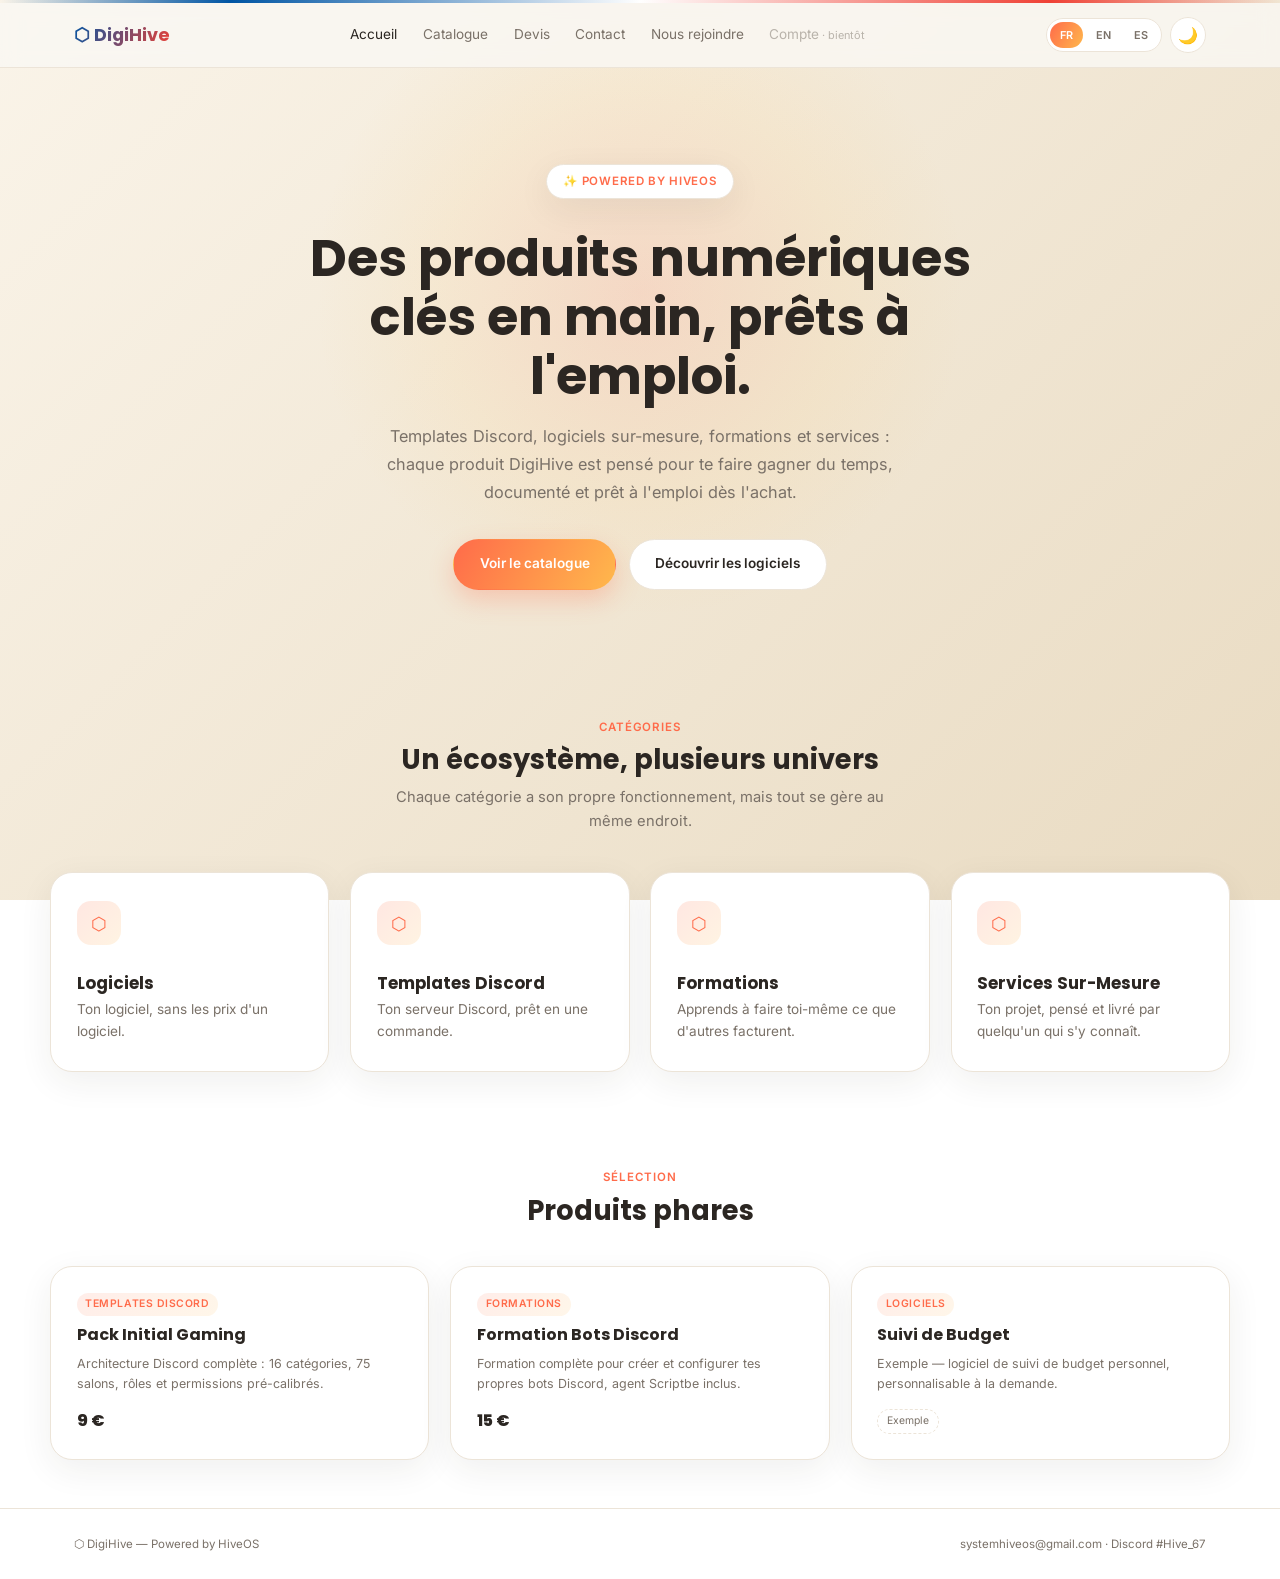
==== index.html @ aca81c00 "Revert honeycomb texture, use simple diagonal gradient background for depth Removes the canvas honey" ====
<!DOCTYPE html>
<html lang="fr">
<head>
<meta charset="UTF-8">
<meta name="viewport" content="width=device-width, initial-scale=1.0">
<title>DigiHive — Produits numériques clés en main</title>
<link href="https://fonts.googleapis.com/css2?family=Poppins:wght@600;700&family=Inter:wght@400;500;600&display=swap" rel="stylesheet">
<link rel="stylesheet" href="assets/styles.css">
<link rel="stylesheet" href="assets/home.css">
</head>
<body data-page="accueil" data-lang="fr" data-theme="light">

<div class="hive-stripe"></div>
<header class="site-header">
  <div class="header-inner">
    <a href="index.html" class="logo">⬡ DigiHive</a>
    <nav class="main-nav" id="main-nav">
      <a href="index.html" data-i18n="nav.accueil">Accueil</a>
      <a href="catalogue.html" data-i18n="nav.catalogue">Catalogue</a>
      <a href="mailto:systemhiveos@gmail.com?subject=Demande%20de%20devis" data-i18n="nav.devis">Devis</a>
      <a href="mailto:systemhiveos@gmail.com" data-i18n="nav.contact">Contact</a>
      <a href="#" target="_blank" rel="noopener" data-i18n="nav.rejoindre">Nous rejoindre</a>
      <a href="compte.html" class="nav-disabled" data-i18n="nav.compte" data-suffix=" · bientôt">Compte</a>
    </nav>
    <div class="header-controls">
      <div class="lang-switch" role="group" aria-label="Langue">
        <button type="button" data-lang="fr" class="active">FR</button>
        <button type="button" data-lang="en">EN</button>
        <button type="button" data-lang="es">ES</button>
      </div>
      <button type="button" class="theme-toggle" id="theme-toggle" aria-label="Changer de thème">🌙</button>
    </div>
    <button class="nav-toggle" id="nav-toggle" aria-label="Menu">☰</button>
  </div>
</header>

<main>
  <section class="hero wrap">
    <span class="eyebrow">✨ Powered by HiveOS</span>
    <h1 data-i18n="hero.title">Des produits numériques clés en main, prêts à l'emploi.</h1>
    <p data-i18n="hero.text">Templates Discord, logiciels sur-mesure, formations et services : chaque produit DigiHive est pensé pour te faire gagner du temps, documenté et prêt à l'emploi dès l'achat.</p>
    <div class="hero-actions">
      <a class="btn btn-primary" href="catalogue.html" data-i18n="hero.ctaPrimary">Voir le catalogue</a>
      <a class="btn btn-ghost" href="categorie.html?type=logiciel" data-i18n="hero.ctaGhost">Découvrir les logiciels</a>
    </div>
  </section>

  <section class="section wrap">
    <div class="section-head">
      <span class="eyebrow" data-i18n="catSection.eyebrow">Catégories</span>
      <h2 data-i18n="catSection.title">Un écosystème, plusieurs univers</h2>
      <p data-i18n="catSection.text">Chaque catégorie a son propre fonctionnement, mais tout se gère au même endroit.</p>
    </div>
    <div class="cat-grid" id="home-categories"></div>
  </section>

  <section class="section wrap">
    <div class="section-head">
      <span class="eyebrow" data-i18n="featSection.eyebrow">Sélection</span>
      <h2 data-i18n="featSection.title">Produits phares</h2>
    </div>
    <div class="prod-grid" id="home-featured"></div>
  </section>
</main>

<footer class="site-footer">
  <div class="footer-inner">
    <span>⬡ DigiHive — Powered by HiveOS</span>
    <span><a href="mailto:systemhiveos@gmail.com">systemhiveos@gmail.com</a> · Discord #Hive_67</span>
  </div>
</footer>

<script src="assets/data.js"></script>
<script src="assets/app.js"></script>
<script src="assets/home-i18n.js"></script>
</body>
</html>
---- assets/styles.css ----
/* ════════════════════════════════════════════════════════════════════════════════════
   DIGIHIVE.COM — OSSATURE
   Tokens de marque alignés sur SystemPro HiveOS (theme-hiveos) pour rester
   cohérent avec le Manuel Pro et les autres outils du même écosystème.
   Cette feuille couvre la structure (header, footer, grilles, cards).
   La passe design/copy détaillée arrive dans une étape séparée.
════════════════════════════════════════════════════════════════════════════════════ */

:root{
  --bg:#111;
  --bg2:#1c1c1c;
  --bg3:#262626;
  --bg4:#303030;
  --brd:#7d206f33;
  --tx:#f5f5f5;
  --tx2:#b8a7b5;
  --ac:#b01678;
  --bleu:#0055a4;
  --rouge:#ef4135;
  --grad:linear-gradient(90deg, transparent 0%, var(--bleu) 18%, #ffffff 50%, var(--rouge) 82%, transparent 100%);
  --radius:10px;
  --maxw:1180px;
}

*,*::before,*::after{ box-sizing:border-box; margin:0; padding:0; }

html{ scroll-behavior:smooth; }
@media (prefers-reduced-motion:reduce){
  html{ scroll-behavior:auto; }
  *,*::before,*::after{ animation-duration:.01ms !important; transition-duration:.01ms !important; }
}

body{
  font-family:'Space Mono',monospace;
  background:var(--bg);
  color:var(--tx);
  line-height:1.6;
  -webkit-font-smoothing:antialiased;
  min-height:100vh;
  display:flex;
  flex-direction:column;
}

h1,h2,h3,h4{ font-family:'Syne',sans-serif; font-weight:800; line-height:1.2; color:var(--tx); }
a{ color:inherit; text-decoration:none; }
img{ max-width:100%; display:block; }
button{ font-family:inherit; cursor:pointer; }

:focus-visible{ outline:2px solid var(--ac); outline-offset:2px; }

.wrap{ max-width:var(--maxw); margin:0 auto; padding:0 1.5rem; }

/* ══ STRIPE + HEADER ════════════════════════════════════ */
.hive-stripe{
  height:3px;
  background:var(--grad);
}

.site-header{
  position:sticky; top:0; z-index:200;
  background:rgba(17,17,17,.92);
  backdrop-filter:blur(8px);
  border-bottom:1px solid var(--brd);
}
.header-inner{
  max-width:var(--maxw); margin:0 auto; padding:0 1.5rem;
  height:64px; display:flex; align-items:center; justify-content:space-between;
}
.logo{
  font-family:'Syne',sans-serif; font-weight:800; font-size:1.1rem;
  background:var(--grad); -webkit-background-clip:text; -webkit-text-fill-color:transparent;
  background-clip:text; white-space:nowrap;
}
.main-nav{ display:flex; align-items:center; gap:1.6rem; }
.main-nav a{
  font-size:.78rem; color:var(--tx2); white-space:nowrap;
  transition:color .15s;
}
.main-nav a:hover, .main-nav a.active{ color:var(--tx); }
.main-nav a.nav-disabled{ color:var(--tx2); opacity:.45; cursor:default; pointer-events:none; }
.main-nav a.nav-disabled::after{ content:' · bientôt'; font-size:.68rem; }

.nav-toggle{
  display:none; background:none; border:1px solid var(--brd); color:var(--tx);
  border-radius:7px; width:38px; height:38px; font-size:1.1rem;
}

@media (max-width:820px){
  .nav-toggle{ display:block; }
  .main-nav{
    position:fixed; top:68px; left:0; right:0; z-index:199;
    flex-direction:column; align-items:flex-start; gap:0;
    background:var(--bg2); border-bottom:1px solid var(--brd);
    max-height:0; overflow:hidden; transition:max-height .25s ease;
  }
  .main-nav.open{ max-height:400px; }
  .main-nav a{ width:100%; padding:.9rem 1.5rem; border-bottom:1px solid var(--brd); }
}

/* ══ FOOTER ═════════════════════════════════════════════════════ */
.site-footer{
  margin-top:auto;
  border-top:1px solid var(--brd);
  padding:1.6rem 0;
}
.footer-inner{
  max-width:var(--maxw); margin:0 auto; padding:0 1.5rem;
  display:flex; flex-wrap:wrap; gap:.6rem 1.5rem; align-items:center; justify-content:space-between;
  font-size:.72rem; color:var(--tx2);
}
.footer-inner a{ color:var(--tx2); transition:color .15s; }
.footer-inner a:hover{ color:var(--ac); }

/* ══ SECTIONS GÉNÉRIQUES ════════════════════════════════════ */
.section{ padding:3.5rem 0; }
.section-head{ margin-bottom:1.8rem; }
.eyebrow{
  font-size:.68rem; letter-spacing:.1em; text-transform:uppercase;
  color:var(--ac); margin-bottom:.5rem; display:block;
}
.section-head h2{ font-size:1.5rem; }
.section-head p{ color:var(--tx2); font-size:.85rem; margin-top:.4rem; max-width:640px; }

/* ══ HERO ═════════════════════════════════════════════════════ */
.hero{ padding:4.5rem 0 3rem; }
.hero h1{ font-size:clamp(1.7rem,5vw,2.6rem); margin-bottom:.9rem; max-width:760px; }
.hero p{ color:var(--tx2); font-size:.95rem; max-width:560px; margin-bottom:1.6rem; }

/* ══ BOUTONS ═════════════════════════════════════════════════════ */
.btn{
  display:inline-flex; align-items:center; gap:.5rem;
  font-family:'Space Mono',monospace; font-size:.78rem; font-weight:700;
  padding:.7rem 1.3rem; border-radius:7px; transition:all .15s; border:1px solid transparent;
}
.btn-primary{ background:var(--ac); color:#fff; }
.btn-primary:hover{ filter:brightness(1.12); }
.btn-ghost{ border-color:var(--brd); color:var(--tx); background:transparent; }
.btn-ghost:hover{ border-color:var(--ac); color:var(--ac); }
.btn-disabled{ border-color:var(--brd); color:var(--tx2); opacity:.55; pointer-events:none; }
.hero-actions{ display:flex; gap:.8rem; flex-wrap:wrap; }

/* ══ CARDS — CATÉGORIES (accueil) ═════════════════════════════ */
.cat-grid{ display:grid; grid-template-columns:repeat(auto-fit,minmax(230px,1fr)); gap:1rem; }
.cat-card{
  background:var(--bg2); border:1px solid var(--brd); border-radius:var(--radius);
  padding:1.4rem; transition:border-color .15s,transform .15s;
}
.cat-card:hover{ border-color:var(--ac); transform:translateY(-2px); }
.cat-card .hex{ font-size:1.3rem; color:var(--ac); margin-bottom:.7rem; display:block; }
.cat-card h3{ font-size:1rem; margin-bottom:.4rem; }
.cat-card p{ font-size:.78rem; color:var(--tx2); }

/* ══ CARDS — PRODUITS ════════════════════════════════════════════ */
.prod-grid{ display:grid; grid-template-columns:repeat(auto-fit,minmax(240px,1fr)); gap:1rem; }
.prod-card{
  background:var(--bg2); border:1px solid var(--brd); border-radius:var(--radius);
  padding:1.3rem; display:flex; flex-direction:column; gap:.6rem;
  transition:border-color .15s,transform .15s;
}
.prod-card:hover{ border-color:var(--ac); transform:translateY(-2px); }
.prod-tag{
  align-self:flex-start; font-size:.65rem; letter-spacing:.05em; text-transform:uppercase;
  color:var(--ac); background:rgba(176,22,120,.12); border:1px solid var(--brd);
  padding:.2rem .55rem; border-radius:20px;
}
.prod-card h3{ font-size:.95rem; }
.prod-card p{ font-size:.78rem; color:var(--tx2); flex:1; }
.prod-foot{ display:flex; align-items:center; justify-content:space-between; margin-top:.3rem; }
.prod-price{ font-family:'Syne',sans-serif; font-weight:800; font-size:1rem; color:var(--tx); }
.prod-price small{ font-size:.68rem; color:var(--tx2); font-weight:400; }
.badge-exemple{
  font-size:.65rem; color:var(--tx2); border:1px dashed var(--brd); border-radius:20px;
  padding:.2rem .55rem;
}

/* ══ FILTRES CATALOGUE ═════════════════════════════════════════ */
.filters{ display:flex; flex-wrap:wrap; gap:.5rem; margin-bottom:1.8rem; }
.filter-btn{
  font-family:'Space Mono',monospace; font-size:.75rem; padding:.5rem 1rem;
  border-radius:20px; border:1px solid var(--brd); background:transparent; color:var(--tx2);
  transition:all .15s;
}
.filter-btn:hover{ color:var(--tx); }
.filter-btn.active{ background:var(--ac); border-color:var(--ac); color:#fff; }

/* ══ PAGE CATÉGORIE ═══════════════════════════════════ */
.cat-hero{
  background:var(--bg2); border:1px solid var(--brd); border-radius:var(--radius);
  padding:2.2rem; margin-bottom:2.5rem;
}
.cat-hero .eyebrow{ margin-bottom:.7rem; }
.cat-hero h1{ font-size:clamp(1.5rem,4vw,2.1rem); margin-bottom:.9rem; }
.cat-hero-block{ margin-top:1.3rem; }
.cat-hero-block h4{ font-size:.78rem; text-transform:uppercase; letter-spacing:.06em; color:var(--tx2); margin-bottom:.4rem; }
.cat-hero-block p{ font-size:.85rem; color:var(--tx2); max-width:680px; }
.cat-hero-list{ list-style:none; margin-top:.5rem; }
.cat-hero-list li{ font-size:.85rem; color:var(--tx2); padding:.25rem 0; padding-left:1.1rem; position:relative; }
.cat-hero-list li::before{ content:'⬡'; position:absolute; left:0; color:var(--ac); font-size:.7rem; top:.35rem; }
.draft-flag{
  display:inline-block; margin-top:1.2rem; font-size:.68rem; color:var(--tx2);
  border-top:1px dashed var(--brd); padding-top:.8rem;
}

/* ══ PAGE PRODUIT ═════════════════════════════════════════════ */
.product-detail{
  background:var(--bg2); border:1px solid var(--brd); border-radius:var(--radius);
  padding:2.2rem; max-width:680px;
}
.product-detail h1{ font-size:1.5rem; margin:.6rem 0 1rem; }
.product-detail .desc{ color:var(--tx2); font-size:.88rem; margin-bottom:1.5rem; }
.product-detail .price-row{ display:flex; align-items:center; gap:1rem; margin-bottom:1.5rem; }
.product-detail .price-big{ font-family:'Syne',sans-serif; font-weight:800; font-size:1.8rem; }
.product-note{ font-size:.78rem; color:var(--tx2); margin-top:1rem; }
.back-link{ display:inline-block; margin-bottom:1.4rem; font-size:.78rem; color:var(--tx2); }
.back-link:hover{ color:var(--ac); }

/* ══ PAGE COMPTE (placeholder) ════════════════════════════════ */
.placeholder-page{
  text-align:center; padding:5rem 1.5rem; max-width:480px; margin:0 auto;
}
.placeholder-page .hex{ font-size:2rem; color:var(--ac); margin-bottom:1rem; display:block; }
.placeholder-page h1{ font-size:1.4rem; margin-bottom:.8rem; }
.placeholder-page p{ color:var(--tx2); font-size:.85rem; margin-bottom:1.8rem; }

/* ══ ÉTAT VIDE ══════════════════════════════════════════════════ */
.empty-state{ color:var(--tx2); font-size:.85rem; padding:2rem 0; }
---- assets/home.css ----
/* ════════════════════════════════════════════════════════════════════════════════
   DIGIHIVE.COM — ACCUEIL — NOUVELLE CHARTE (en essai, page d'accueil uniquement)
   Palette claire et chaleureuse, typographie ronde, cards "fenêtres" douces,
   mode sombre, et barre/logo aux couleurs du drapeau selon la langue active.
   N'affecte que index.html — les autres pages gardent l'ancien design
   en attendant la validation de cette direction.
════════════════════════════════════════════════════════════════════════════════════ */

:root{
  --h-bg:#F2E9DC;
  --h-bg-start:#FAF4E9;
  --h-bg-end:#E9DBC2;
  --h-surface:#FFFFFF;
  --h-tx:#2B2622;
  --h-tx2:#7A7168;
  --h-brd:#ECE4D8;
  --h-accent:#FF6B4A;
  --h-accent2:#FFB84C;
  --h-grad:linear-gradient(120deg,#FF6B4A,#FFB84C);
  --h-radius:22px;
  --h-shadow:0 10px 34px rgba(43,38,34,.07);
  --h-shadow-hover:0 16px 44px rgba(43,38,34,.11);
  --h-maxw:1180px;

  /* Drapeaux — barre du header (dégradé fondu, 3 tons) */
  --flag-fr-stripe: linear-gradient(90deg, transparent 0%, #0055A4 18%, #ffffff 50%, #EF4135 82%, transparent 100%);
  --flag-en-stripe: linear-gradient(90deg, transparent 0%, #012169 18%, #ffffff 50%, #C8102E 82%, transparent 100%);
  --flag-es-stripe: linear-gradient(90deg, transparent 0%, #AA151B 18%, #F1BF00 50%, #AA151B 82%, transparent 100%);

  /* Drapeaux — logo (2 tons, sans blanc pour rester lisible sur fond clair) */
  --flag-fr-logo: linear-gradient(120deg,#0055A4,#EF4135);
  --flag-en-logo: linear-gradient(120deg,#012169,#C8102E);
  --flag-es-logo: linear-gradient(120deg,#AA151B,#F1BF00);
}

/* ══ MODE SOMBRE — variables ══════════════════════════════════════ */
body[data-page="accueil"][data-theme="dark"]{
  --h-bg:#33241A;
  --h-bg-start:#3D2B1D;
  --h-bg-end:#211712;
  --h-surface:#3F2C1E;
  --h-tx:#F5EFE8;
  --h-tx2:#C9B29B;
  --h-brd:#4A3826;
  --h-shadow:0 10px 34px rgba(0,0,0,.35);
  --h-shadow-hover:0 16px 44px rgba(0,0,0,.45);
}

body[data-page="accueil"]{
  background:linear-gradient(135deg, var(--h-bg-start) 0%, var(--h-bg-end) 100%);
  background-attachment:fixed;
  color:var(--h-tx);
  font-family:'Inter',sans-serif;
  transition:background .25s ease, color .25s ease;
  position:relative;
}

body[data-page="accueil"] h1,
body[data-page="accueil"] h2,
body[data-page="accueil"] h3{
  font-family:'Poppins',sans-serif;
  font-weight:700;
  color:var(--h-tx);
}

body[data-page="accueil"] .wrap{ max-width:var(--h-maxw); }

/* ══ BARRE DRAPEAU + HEADER ════════════════════════════════════════ */
body[data-page="accueil"] .hive-stripe{
  height:3px;
  background:var(--flag-fr-stripe);
  transition:background .3s ease;
}
body[data-page="accueil"][data-lang="en"] .hive-stripe{ background:var(--flag-en-stripe); }
body[data-page="accueil"][data-lang="es"] .hive-stripe{ background:var(--flag-es-stripe); }

body[data-page="accueil"] .site-header{
  background:rgba(250,247,242,.85);
  backdrop-filter:blur(10px);
  border-bottom:1px solid var(--h-brd);
  transition:background .25s ease, border-color .25s ease;
}
body[data-page="accueil"][data-theme="dark"] .site-header{
  background:rgba(28,24,21,.85);
}

body[data-page="accueil"] .logo{
  font-family:'Poppins',sans-serif;
  font-weight:700;
  background:var(--flag-fr-logo);
  -webkit-background-clip:text; -webkit-text-fill-color:transparent; background-clip:text;
  transition:background .3s ease;
}
body[data-page="accueil"][data-lang="en"] .logo{ background:var(--flag-en-logo); -webkit-background-clip:text; -webkit-text-fill-color:transparent; background-clip:text; }
body[data-page="accueil"][data-lang="es"] .logo{ background:var(--flag-es-logo); -webkit-background-clip:text; -webkit-text-fill-color:transparent; background-clip:text; }

body[data-page="accueil"] .main-nav a{
  color:var(--h-tx2);
  font-family:'Inter',sans-serif;
  font-size:.85rem;
}
body[data-page="accueil"] .main-nav a:hover,
body[data-page="accueil"] .main-nav a.active{ color:var(--h-tx); }
body[data-page="accueil"] .main-nav a.nav-disabled{ color:var(--h-tx2); opacity:.5; }
body[data-page="accueil"] .main-nav a.nav-disabled::after{ content:attr(data-suffix); font-size:.68rem; }
body[data-page="accueil"] .nav-toggle{
  border-color:var(--h-brd); color:var(--h-tx); background:var(--h-surface);
}
@media (max-width:820px){
  body[data-page="accueil"] .main-nav{
    background:var(--h-surface); border-bottom:1px solid var(--h-brd);
  }
  body[data-page="accueil"] .main-nav a{ border-bottom:1px solid var(--h-brd); }
}

/* ══ CONTRÔLES HEADER — langue + thème ════════════════════════════════ */
body[data-page="accueil"] .header-controls{
  display:flex; align-items:center; gap:.5rem;
}
body[data-page="accueil"] .lang-switch{
  display:flex; align-items:center; gap:.2rem;
  background:var(--h-surface); border:1px solid var(--h-brd);
  border-radius:999px; padding:.2rem;
}
body[data-page="accueil"] .lang-switch button{
  font-family:'Inter',sans-serif; font-weight:600; font-size:.68rem;
  letter-spacing:.03em; color:var(--h-tx2);
  background:transparent; border:none; border-radius:999px;
  padding:.35rem .6rem; transition:all .15s ease;
}
body[data-page="accueil"] .lang-switch button:hover{ color:var(--h-tx); }
body[data-page="accueil"] .lang-switch button.active{
  background:var(--h-grad); color:#fff;
}
body[data-page="accueil"] .theme-toggle{
  display:flex; align-items:center; justify-content:center;
  width:36px; height:36px; border-radius:999px;
  background:var(--h-surface); border:1px solid var(--h-brd);
  font-size:1rem;
}
body[data-page="accueil"] .theme-toggle:hover{ border-color:var(--h-accent); }

/* ══ HERO ══════════════════════════════════════════════════ */
body[data-page="accueil"] .hero{
  padding:6rem 0 5rem;
  text-align:center;
  position:relative;
}
body[data-page="accueil"] .hero::before{
  content:'';
  position:absolute;
  top:-6rem; left:50%; transform:translateX(-50%);
  width:640px; height:640px;
  background:radial-gradient(circle,rgba(255,107,74,.14) 0%,rgba(255,184,76,.08) 45%,transparent 72%);
  z-index:-1;
  pointer-events:none;
}
body[data-page="accueil"][data-theme="dark"] .hero::before{
  background:radial-gradient(circle,rgba(255,107,74,.22) 0%,rgba(255,184,76,.12) 45%,transparent 72%);
}
body[data-page="accueil"] .hero .eyebrow{
  display:inline-flex; align-items:center; gap:.4rem;
  background:var(--h-surface); border:1px solid var(--h-brd);
  color:var(--h-accent); font-weight:600;
  padding:.45rem 1rem; border-radius:999px;
  font-size:.72rem; letter-spacing:.06em;
  box-shadow:var(--h-shadow);
}
body[data-page="accueil"] .hero h1{
  font-size:clamp(2rem,5.5vw,3.2rem);
  max-width:760px; margin:1.4rem auto 1.1rem;
  line-height:1.15;
}
body[data-page="accueil"] .hero p{
  color:var(--h-tx2); font-size:1.02rem; max-width:560px;
  margin:0 auto 2rem; line-height:1.7;
}
body[data-page="accueil"] .hero-actions{ justify-content:center; }

body[data-page="accueil"] .btn{
  font-family:'Inter',sans-serif; font-weight:600; font-size:.85rem;
  padding:.85rem 1.6rem; border-radius:999px; border:1px solid transparent;
}
body[data-page="accueil"] .btn-primary{
  background:var(--h-grad); color:#fff; box-shadow:0 10px 24px rgba(255,107,74,.28);
}
body[data-page="accueil"] .btn-primary:hover{ filter:brightness(1.04); transform:translateY(-1px); }
body[data-page="accueil"] .btn-ghost{
  border-color:var(--h-brd); color:var(--h-tx); background:var(--h-surface);
}
body[data-page="accueil"] .btn-ghost:hover{ border-color:var(--h-accent); color:var(--h-accent); }

/* ══ SECTIONS ══════════════════════════════════════════════════ */
body[data-page="accueil"] .section{ padding:3rem 0; }
body[data-page="accueil"] .section-head{ text-align:center; margin-bottom:2.4rem; }
body[data-page="accueil"] .section-head .eyebrow{
  color:var(--h-accent); font-weight:600; font-size:.72rem; letter-spacing:.08em;
}
body[data-page="accueil"] .section-head h2{ font-size:1.7rem; margin-top:.3rem; }
body[data-page="accueil"] .section-head p{
  color:var(--h-tx2); font-size:.92rem; margin:.6rem auto 0; max-width:520px;
}

/* ══ FENÊTRES — CARDS CATÉGORIES ══════════════════════════════════ */
body[data-page="accueil"] .cat-grid{ gap:1.3rem; }
body[data-page="accueil"] .cat-card{
  background:var(--h-surface);
  border:1px solid var(--h-brd);
  border-radius:var(--h-radius);
  padding:1.8rem 1.6rem;
  box-shadow:var(--h-shadow);
  transition:transform .2s ease, box-shadow .2s ease, background .25s ease, border-color .25s ease;
}
body[data-page="accueil"] .cat-card:hover{
  border-color:var(--h-brd);
  transform:translateY(-4px);
  box-shadow:var(--h-shadow-hover);
}
body[data-page="accueil"] .cat-card .hex{
  display:inline-flex; align-items:center; justify-content:center;
  width:44px; height:44px; border-radius:14px;
  background:linear-gradient(135deg,rgba(255,107,74,.16),rgba(255,184,76,.16));
  color:var(--h-accent);
  font-size:1.15rem;
}
body[data-page="accueil"] .cat-card h3{ font-size:1.05rem; margin-top:1rem; }
body[data-page="accueil"] .cat-card p{ color:var(--h-tx2); font-size:.85rem; margin-top:.4rem; }

/* ══ FENÊTRES — CARDS PRODUITS ══════════════════════════════════════ */
body[data-page="accueil"] .prod-grid{ gap:1.3rem; }
body[data-page="accueil"] .prod-card{
  background:var(--h-surface);
  border:1px solid var(--h-brd);
  border-radius:var(--h-radius);
  padding:1.6rem;
  box-shadow:var(--h-shadow);
  transition:transform .2s ease, box-shadow .2s ease, background .25s ease, border-color .25s ease;
}
body[data-page="accueil"] .prod-card:hover{
  transform:translateY(-4px);
  box-shadow:var(--h-shadow-hover);
}
body[data-page="accueil"] .prod-tag{
  color:var(--h-accent);
  background:linear-gradient(135deg,rgba(255,107,74,.12),rgba(255,184,76,.12));
  border:none;
  font-weight:600;
}
body[data-page="accueil"] .prod-card h3{ font-size:1rem; }
body[data-page="accueil"] .prod-card p{ color:var(--h-tx2); }
body[data-page="accueil"] .prod-price{
  font-family:'Poppins',sans-serif; color:var(--h-tx);
}
body[data-page="accueil"] .badge-exemple{
  color:var(--h-tx2); border:1px dashed var(--h-brd);
}
body[data-page="accueil"] .empty-state{ color:var(--h-tx2); }

/* ══ FOOTER ══════════════════════════════════════════════ */
body[data-page="accueil"] .site-footer{
  border-top:1px solid var(--h-brd);
  background:var(--h-surface);
  transition:background .25s ease, border-color .25s ease;
}
body[data-page="accueil"] .footer-inner{ color:var(--h-tx2); }
body[data-page="accueil"] .footer-inner a{ color:var(--h-tx2); }
body[data-page="accueil"] .footer-inner a:hover{ color:var(--h-accent); }
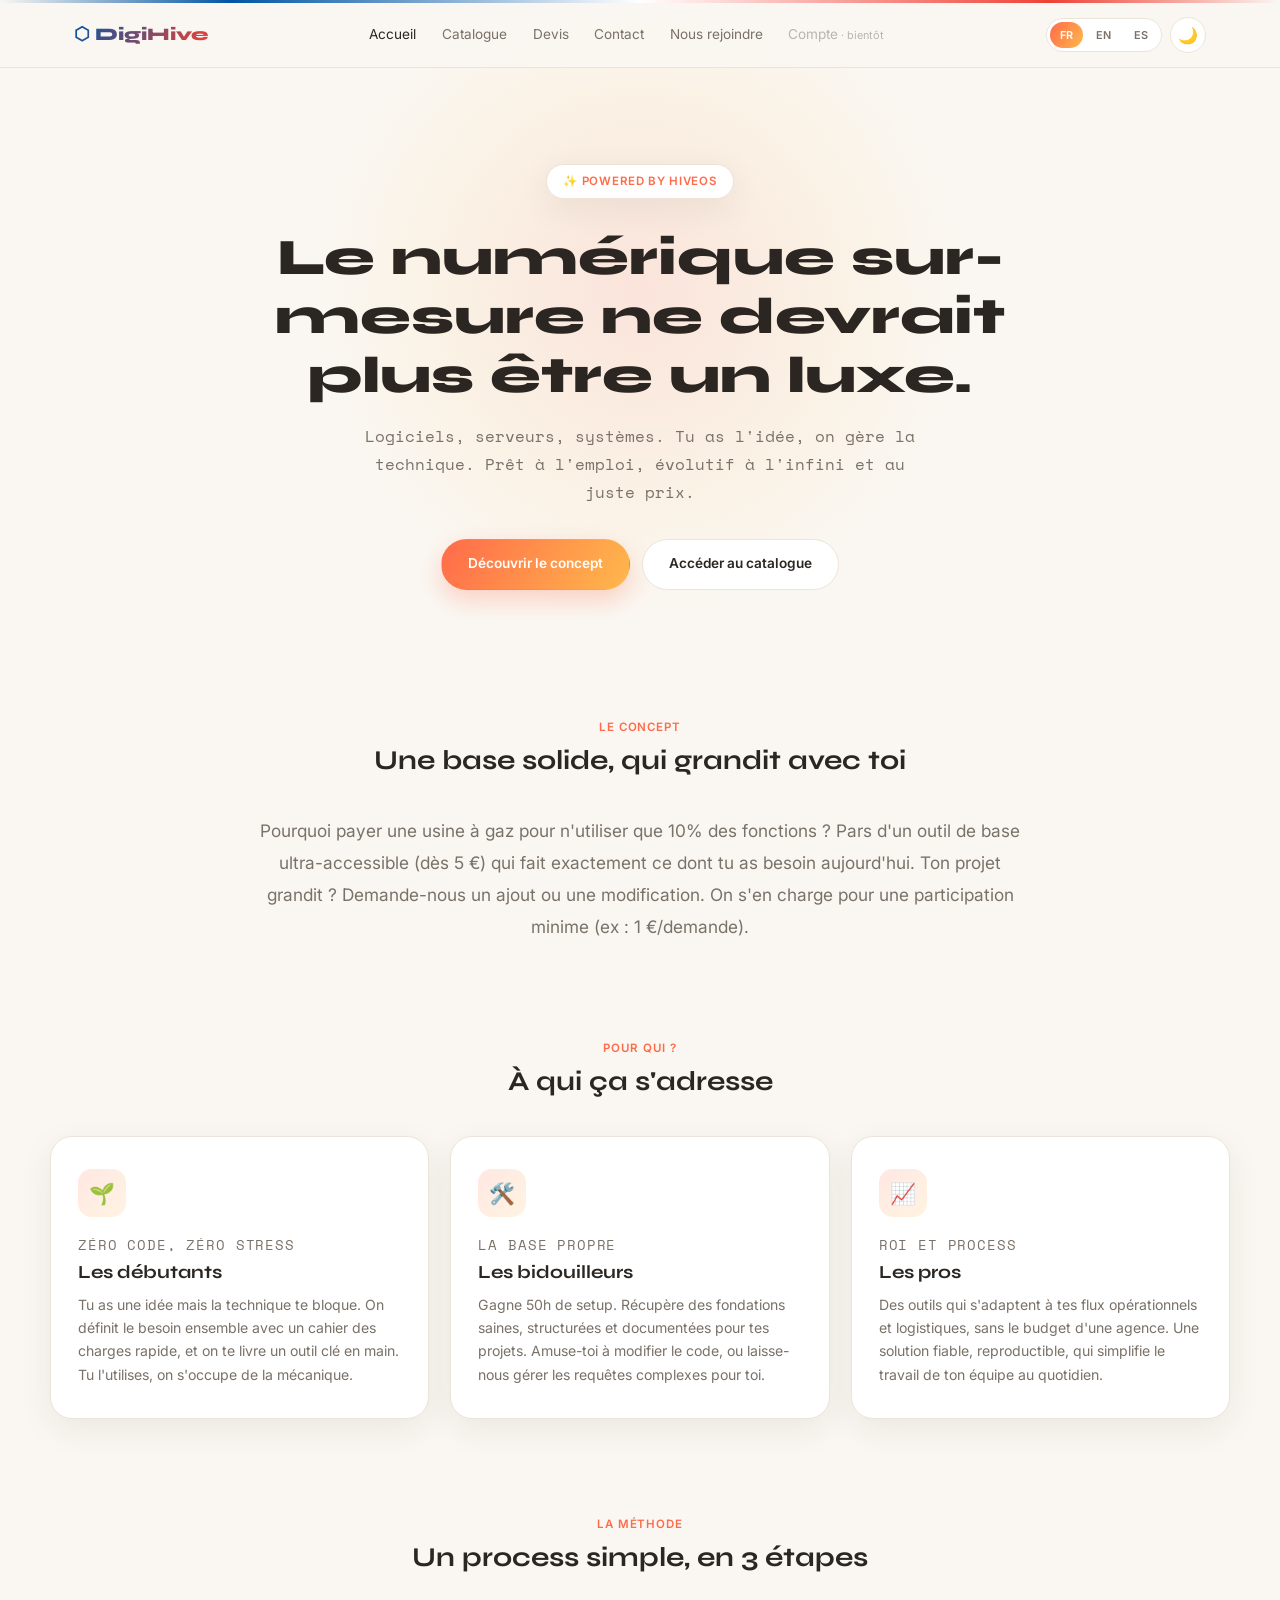
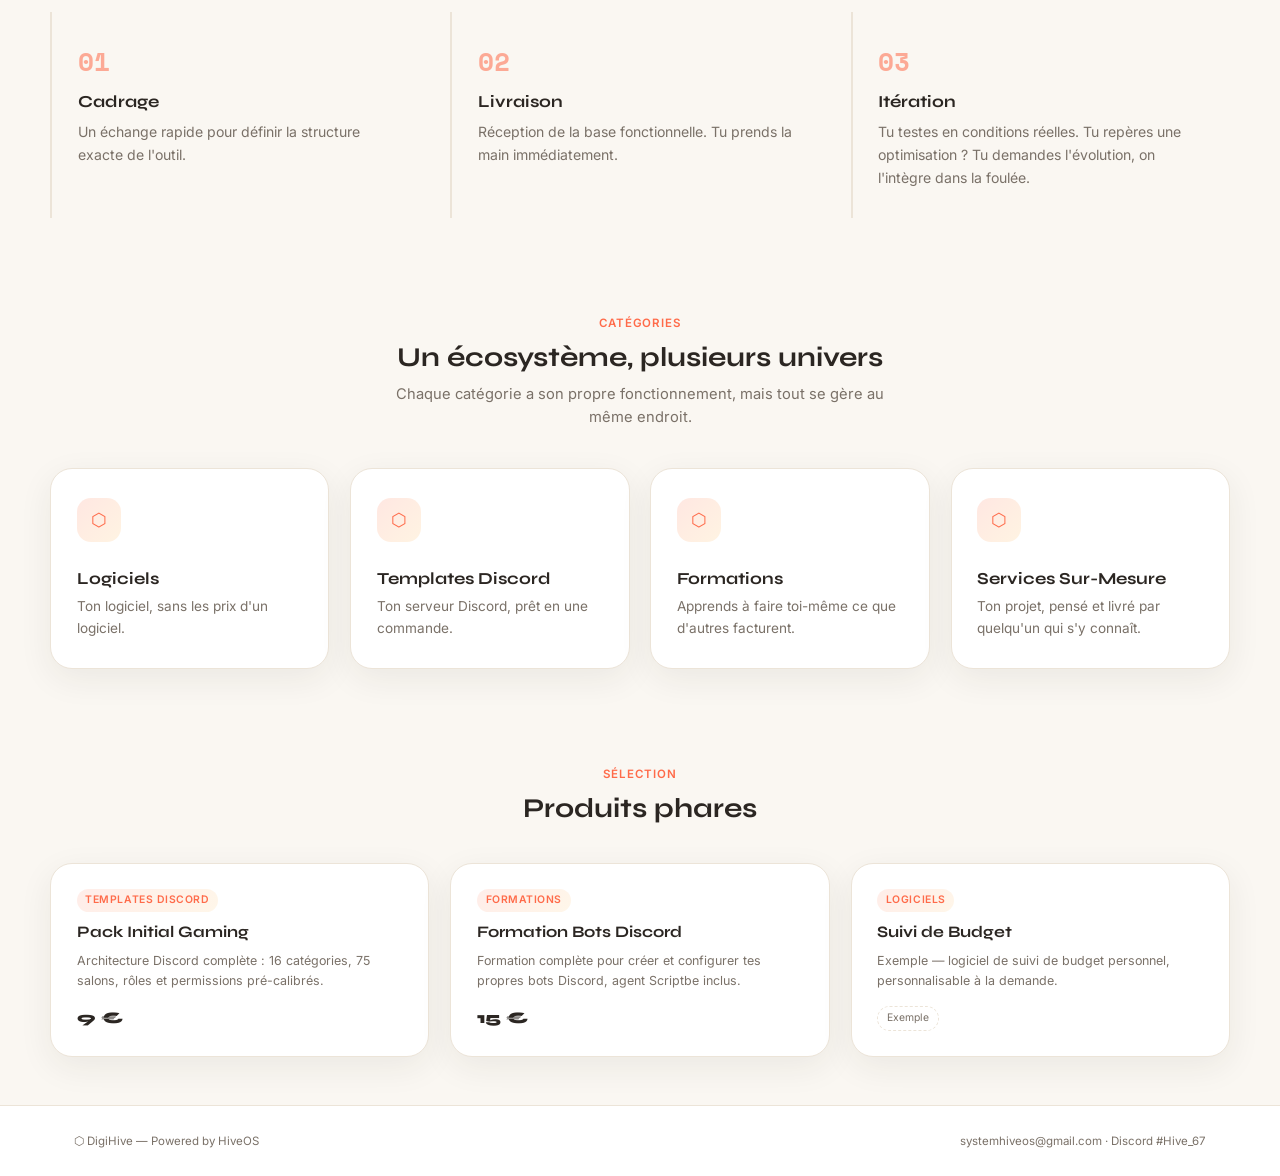
==== commit cb35c3e4: "Rebuild homepage as a real landing page (concept, audience, method sections) - New hero copy: 'Le nu" ====
--- a/index.html
+++ b/index.html
@@ -4,7 +4,7 @@
 <meta charset="UTF-8">
 <meta name="viewport" content="width=device-width, initial-scale=1.0">
 <title>DigiHive — Produits numériques clés en main</title>
-<link href="https://fonts.googleapis.com/css2?family=Poppins:wght@600;700&family=Inter:wght@400;500;600&display=swap" rel="stylesheet">
+<link href="https://fonts.googleapis.com/css2?family=Syne:wght@600;700;800&family=Space+Mono:wght@400;700&family=Inter:wght@400;500;600&display=swap" rel="stylesheet">
 <link rel="stylesheet" href="assets/styles.css">
 <link rel="stylesheet" href="assets/home.css">
 </head>
@@ -37,11 +37,70 @@
 <main>
   <section class="hero wrap">
     <span class="eyebrow">✨ Powered by HiveOS</span>
-    <h1 data-i18n="hero.title">Des produits numériques clés en main, prêts à l'emploi.</h1>
-    <p data-i18n="hero.text">Templates Discord, logiciels sur-mesure, formations et services : chaque produit DigiHive est pensé pour te faire gagner du temps, documenté et prêt à l'emploi dès l'achat.</p>
+    <h1 data-i18n="hero.title">Le numérique sur-mesure ne devrait plus être un luxe.</h1>
+    <p class="hero-sub" data-i18n="hero.text">Logiciels, serveurs, systèmes. Tu as l'idée, on gère la technique. Prêt à l'emploi, évolutif à l'infini et au juste prix.</p>
     <div class="hero-actions">
-      <a class="btn btn-primary" href="catalogue.html" data-i18n="hero.ctaPrimary">Voir le catalogue</a>
-      <a class="btn btn-ghost" href="categorie.html?type=logiciel" data-i18n="hero.ctaGhost">Découvrir les logiciels</a>
+      <a class="btn btn-primary" href="#concept" data-i18n="hero.ctaPrimary">Découvrir le concept</a>
+      <a class="btn btn-ghost" href="catalogue.html" data-i18n="hero.ctaGhost">Accéder au catalogue</a>
+    </div>
+  </section>
+
+  <section class="section concept-section wrap" id="concept">
+    <div class="section-head">
+      <span class="eyebrow" data-i18n="concept.eyebrow">Le concept</span>
+      <h2 data-i18n="concept.title">Une base solide, qui grandit avec toi</h2>
+    </div>
+    <p class="concept-text" data-i18n="concept.text">Pourquoi payer une usine à gaz pour n'utiliser que 10% des fonctions&nbsp;? Pars d'un outil de base ultra-accessible (dès 5&nbsp;€) qui fait exactement ce dont tu as besoin aujourd'hui. Ton projet grandit&nbsp;? Demande-nous un ajout ou une modification. On s'en charge pour une participation minime (ex&nbsp;: 1&nbsp;€/demande).</p>
+  </section>
+
+  <section class="section wrap" id="pour-qui">
+    <div class="section-head">
+      <span class="eyebrow" data-i18n="audience.eyebrow">Pour qui ?</span>
+      <h2 data-i18n="audience.title">À qui ça s'adresse</h2>
+    </div>
+    <div class="audience-grid">
+      <div class="audience-card">
+        <div class="hex">🌱</div>
+        <p class="audience-sub" data-i18n="audience.beginners.sub">Zéro code, zéro stress</p>
+        <h3 data-i18n="audience.beginners.title">Les débutants</h3>
+        <p data-i18n="audience.beginners.text">Tu as une idée mais la technique te bloque. On définit le besoin ensemble avec un cahier des charges rapide, et on te livre un outil clé en main. Tu l'utilises, on s'occupe de la mécanique.</p>
+      </div>
+      <div class="audience-card">
+        <div class="hex">🛠️</div>
+        <p class="audience-sub" data-i18n="audience.tinkerers.sub">La base propre</p>
+        <h3 data-i18n="audience.tinkerers.title">Les bidouilleurs</h3>
+        <p data-i18n="audience.tinkerers.text">Gagne 50h de setup. Récupère des fondations saines, structurées et documentées pour tes projets. Amuse-toi à modifier le code, ou laisse-nous gérer les requêtes complexes pour toi.</p>
+      </div>
+      <div class="audience-card">
+        <div class="hex">📈</div>
+        <p class="audience-sub" data-i18n="audience.pros.sub">ROI et process</p>
+        <h3 data-i18n="audience.pros.title">Les pros</h3>
+        <p data-i18n="audience.pros.text">Des outils qui s'adaptent à tes flux opérationnels et logistiques, sans le budget d'une agence. Une solution fiable, reproductible, qui simplifie le travail de ton équipe au quotidien.</p>
+      </div>
+    </div>
+  </section>
+
+  <section class="section method-section wrap" id="methode">
+    <div class="section-head">
+      <span class="eyebrow" data-i18n="method.eyebrow">La méthode</span>
+      <h2 data-i18n="method.title">Un process simple, en 3 étapes</h2>
+    </div>
+    <div class="method-grid">
+      <div class="method-step">
+        <span class="method-num">01</span>
+        <h3 data-i18n="method.step1.title">Cadrage</h3>
+        <p data-i18n="method.step1.text">Un échange rapide pour définir la structure exacte de l'outil.</p>
+      </div>
+      <div class="method-step">
+        <span class="method-num">02</span>
+        <h3 data-i18n="method.step2.title">Livraison</h3>
+        <p data-i18n="method.step2.text">Réception de la base fonctionnelle. Tu prends la main immédiatement.</p>
+      </div>
+      <div class="method-step">
+        <span class="method-num">03</span>
+        <h3 data-i18n="method.step3.title">Itération</h3>
+        <p data-i18n="method.step3.text">Tu testes en conditions réelles. Tu repères une optimisation&nbsp;? Tu demandes l'évolution, on l'intègre dans la foulée.</p>
+      </div>
     </div>
   </section>
 
--- a/assets/home.css
+++ b/assets/home.css
@@ -7,9 +7,7 @@
 ════════════════════════════════════════════════════════════════════════════════════ */
 
 :root{
-  --h-bg:#F2E9DC;
-  --h-bg-start:#FAF4E9;
-  --h-bg-end:#E9DBC2;
+  --h-bg:#FAF7F2;
   --h-surface:#FFFFFF;
   --h-tx:#2B2622;
   --h-tx2:#7A7168;
@@ -35,35 +33,36 @@
 
 /* ══ MODE SOMBRE — variables ══════════════════════════════════════ */
 body[data-page="accueil"][data-theme="dark"]{
-  --h-bg:#33241A;
-  --h-bg-start:#3D2B1D;
-  --h-bg-end:#211712;
-  --h-surface:#3F2C1E;
+  --h-bg:#1C1815;
+  --h-surface:#26201C;
   --h-tx:#F5EFE8;
-  --h-tx2:#C9B29B;
-  --h-brd:#4A3826;
+  --h-tx2:#B3A89B;
+  --h-brd:#3A322B;
   --h-shadow:0 10px 34px rgba(0,0,0,.35);
   --h-shadow-hover:0 16px 44px rgba(0,0,0,.45);
 }
 
 body[data-page="accueil"]{
-  background:linear-gradient(135deg, var(--h-bg-start) 0%, var(--h-bg-end) 100%);
-  background-attachment:fixed;
+  background:var(--h-bg);
   color:var(--h-tx);
   font-family:'Inter',sans-serif;
   transition:background .25s ease, color .25s ease;
-  position:relative;
 }
 
 body[data-page="accueil"] h1,
 body[data-page="accueil"] h2,
 body[data-page="accueil"] h3{
-  font-family:'Poppins',sans-serif;
+  font-family:'Syne',sans-serif;
   font-weight:700;
   color:var(--h-tx);
 }
 
 body[data-page="accueil"] .wrap{ max-width:var(--h-maxw); }
+
+html:has(body[data-page="accueil"]){ scroll-behavior:smooth; }
+body[data-page="accueil"] #concept,
+body[data-page="accueil"] #pour-qui,
+body[data-page="accueil"] #methode{ scroll-margin-top:90px; }
 
 /* ══ BARRE DRAPEAU + HEADER ════════════════════════════════════════ */
 body[data-page="accueil"] .hive-stripe{
@@ -85,8 +84,8 @@
 }
 
 body[data-page="accueil"] .logo{
-  font-family:'Poppins',sans-serif;
-  font-weight:700;
+  font-family:'Syne',sans-serif;
+  font-weight:800;
   background:var(--flag-fr-logo);
   -webkit-background-clip:text; -webkit-text-fill-color:transparent; background-clip:text;
   transition:background .3s ease;
@@ -168,12 +167,18 @@
 }
 body[data-page="accueil"] .hero h1{
   font-size:clamp(2rem,5.5vw,3.2rem);
-  max-width:760px; margin:1.4rem auto 1.1rem;
+  font-weight:800;
+  max-width:800px; margin:1.4rem auto 1.1rem;
   line-height:1.15;
 }
 body[data-page="accueil"] .hero p{
   color:var(--h-tx2); font-size:1.02rem; max-width:560px;
   margin:0 auto 2rem; line-height:1.7;
+}
+body[data-page="accueil"] .hero-sub{
+  font-family:'Space Mono',monospace;
+  font-size:.92rem;
+  line-height:1.75;
 }
 body[data-page="accueil"] .hero-actions{ justify-content:center; }
 
@@ -200,6 +205,79 @@
 body[data-page="accueil"] .section-head p{
   color:var(--h-tx2); font-size:.92rem; margin:.6rem auto 0; max-width:520px;
 }
+
+/* ══ CONCEPT — micro-évolution ══════════════════════════════════════ */
+body[data-page="accueil"] .concept-section{ max-width:760px; }
+body[data-page="accueil"] .concept-text{
+  text-align:center;
+  font-size:1.08rem;
+  line-height:1.85;
+  color:var(--h-tx2);
+}
+
+/* ══ À QUI ÇA S'ADRESSE — 3 colonnes ══════════════════════════════════ */
+body[data-page="accueil"] .audience-grid{
+  display:grid;
+  grid-template-columns:repeat(3,1fr);
+  gap:1.3rem;
+}
+@media (max-width:900px){
+  body[data-page="accueil"] .audience-grid{ grid-template-columns:1fr; }
+}
+body[data-page="accueil"] .audience-card{
+  background:var(--h-surface);
+  border:1px solid var(--h-brd);
+  border-radius:var(--h-radius);
+  padding:2rem 1.7rem;
+  box-shadow:var(--h-shadow);
+  transition:transform .2s ease, box-shadow .2s ease, background .25s ease, border-color .25s ease;
+}
+body[data-page="accueil"] .audience-card:hover{
+  transform:translateY(-4px);
+  box-shadow:var(--h-shadow-hover);
+}
+body[data-page="accueil"] .audience-card .hex{
+  display:inline-flex; align-items:center; justify-content:center;
+  width:48px; height:48px; border-radius:14px;
+  background:linear-gradient(135deg,rgba(255,107,74,.16),rgba(255,184,76,.16));
+  font-size:1.3rem;
+  margin-bottom:1rem;
+}
+body[data-page="accueil"] .audience-sub{
+  font-family:'Space Mono',monospace;
+  color:var(--h-accent);
+  font-size:.72rem;
+  letter-spacing:.06em;
+  text-transform:uppercase;
+  margin-bottom:.3rem;
+}
+body[data-page="accueil"] .audience-card h3{ font-size:1.15rem; margin-bottom:.6rem; }
+body[data-page="accueil"] .audience-card p{ color:var(--h-tx2); font-size:.88rem; line-height:1.65; }
+
+/* ══ LA MÉTHODE — 3 étapes ══════════════════════════════════════════ */
+body[data-page="accueil"] .method-grid{
+  display:grid;
+  grid-template-columns:repeat(3,1fr);
+  gap:1.3rem;
+}
+@media (max-width:900px){
+  body[data-page="accueil"] .method-grid{ grid-template-columns:1fr; }
+}
+body[data-page="accueil"] .method-step{
+  padding:1.8rem 1.6rem;
+  border-left:2px solid var(--h-brd);
+}
+body[data-page="accueil"] .method-num{
+  display:block;
+  font-family:'Space Mono',monospace;
+  font-weight:700;
+  font-size:1.6rem;
+  color:var(--h-accent);
+  opacity:.55;
+  margin-bottom:.6rem;
+}
+body[data-page="accueil"] .method-step h3{ font-size:1.05rem; margin-bottom:.5rem; }
+body[data-page="accueil"] .method-step p{ color:var(--h-tx2); font-size:.88rem; line-height:1.65; }
 
 /* ══ FENÊTRES — CARDS CATÉGORIES ══════════════════════════════════ */
 body[data-page="accueil"] .cat-grid{ gap:1.3rem; }
@@ -249,14 +327,14 @@
 body[data-page="accueil"] .prod-card h3{ font-size:1rem; }
 body[data-page="accueil"] .prod-card p{ color:var(--h-tx2); }
 body[data-page="accueil"] .prod-price{
-  font-family:'Poppins',sans-serif; color:var(--h-tx);
+  font-family:'Syne',sans-serif; color:var(--h-tx);
 }
 body[data-page="accueil"] .badge-exemple{
   color:var(--h-tx2); border:1px dashed var(--h-brd);
 }
 body[data-page="accueil"] .empty-state{ color:var(--h-tx2); }
 
-/* ══ FOOTER ══════════════════════════════════════════════ */
+/* ══ FOOTER ═════════════════════════════════════════════════ */
 body[data-page="accueil"] .site-footer{
   border-top:1px solid var(--h-brd);
   background:var(--h-surface);
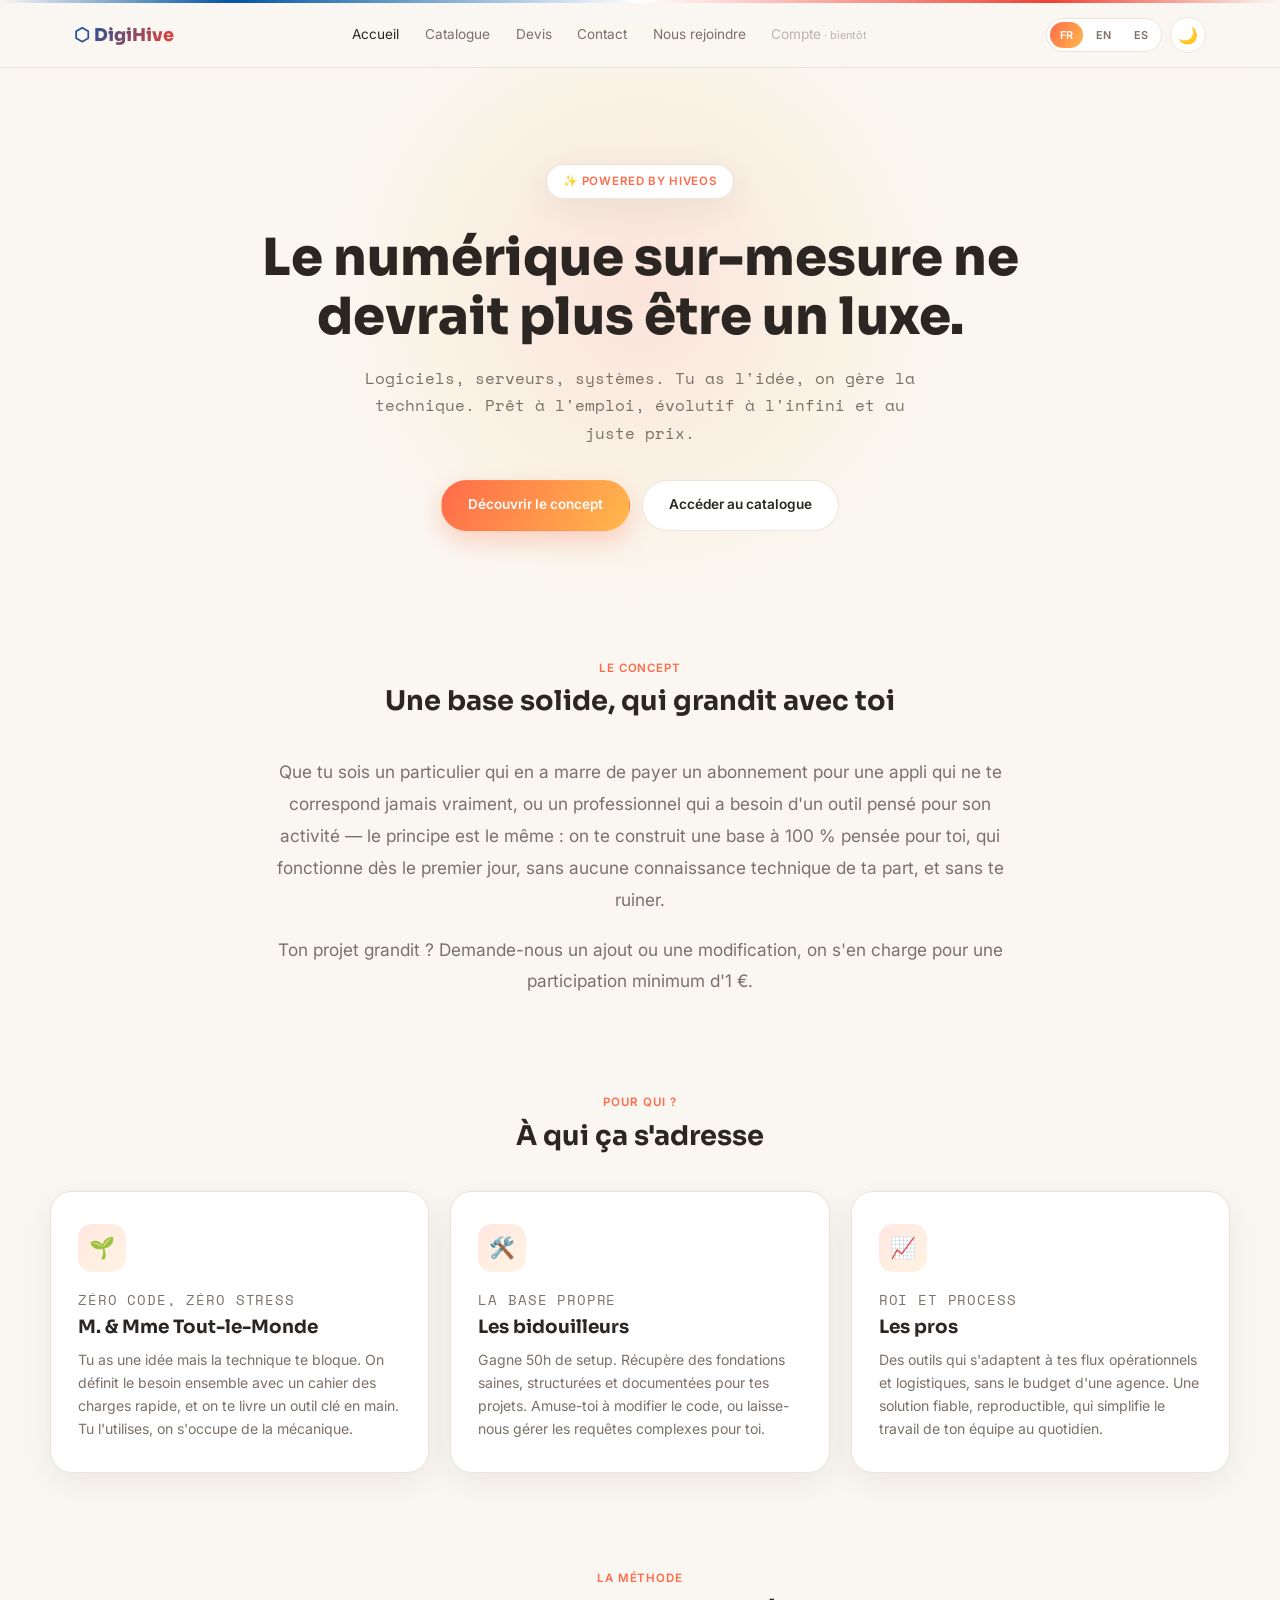
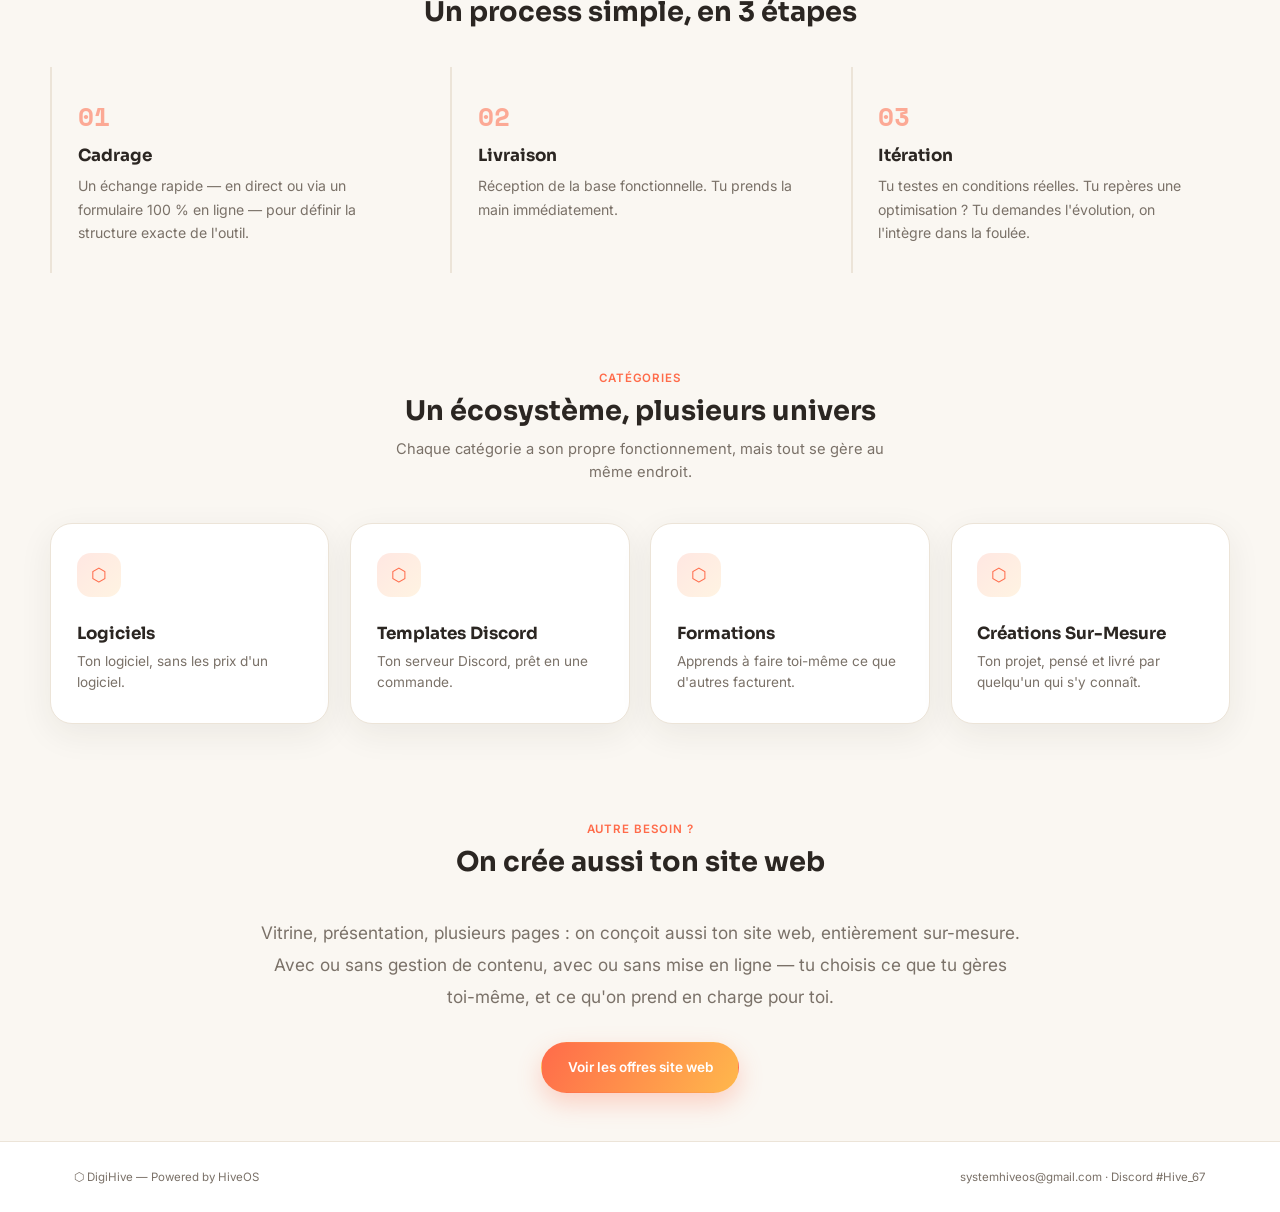
==== commit d3655b65: "Homepage content pass: Sora font, richer Concept copy, category rename, site-web section - Swap all " ====
--- a/index.html
+++ b/index.html
@@ -4,7 +4,7 @@
 <meta charset="UTF-8">
 <meta name="viewport" content="width=device-width, initial-scale=1.0">
 <title>DigiHive — Produits numériques clés en main</title>
-<link href="https://fonts.googleapis.com/css2?family=Syne:wght@600;700;800&family=Space+Mono:wght@400;700&family=Inter:wght@400;500;600&display=swap" rel="stylesheet">
+<link href="https://fonts.googleapis.com/css2?family=Sora:wght@600;700;800&family=Space+Mono:wght@400;700&family=Inter:wght@400;500;600&display=swap" rel="stylesheet">
 <link rel="stylesheet" href="assets/styles.css">
 <link rel="stylesheet" href="assets/home.css">
 </head>
@@ -50,7 +50,8 @@
       <span class="eyebrow" data-i18n="concept.eyebrow">Le concept</span>
       <h2 data-i18n="concept.title">Une base solide, qui grandit avec toi</h2>
     </div>
-    <p class="concept-text" data-i18n="concept.text">Pourquoi payer une usine à gaz pour n'utiliser que 10% des fonctions&nbsp;? Pars d'un outil de base ultra-accessible (dès 5&nbsp;€) qui fait exactement ce dont tu as besoin aujourd'hui. Ton projet grandit&nbsp;? Demande-nous un ajout ou une modification. On s'en charge pour une participation minime (ex&nbsp;: 1&nbsp;€/demande).</p>
+    <p class="concept-text" data-i18n="concept.text1">Que tu sois un particulier qui en a marre de payer un abonnement pour une appli qui ne te correspond jamais vraiment, ou un professionnel qui a besoin d'un outil pensé pour son activité — le principe est le même&nbsp;: on te construit une base à 100&nbsp;% pensée pour toi, qui fonctionne dès le premier jour, sans aucune connaissance technique de ta part, et sans te ruiner.</p>
+    <p class="concept-text" data-i18n="concept.text2">Ton projet grandit&nbsp;? Demande-nous un ajout ou une modification, on s'en charge pour une participation minimum d'1&nbsp;€.</p>
   </section>
 
   <section class="section wrap" id="pour-qui">
@@ -62,7 +63,7 @@
       <div class="audience-card">
         <div class="hex">🌱</div>
         <p class="audience-sub" data-i18n="audience.beginners.sub">Zéro code, zéro stress</p>
-        <h3 data-i18n="audience.beginners.title">Les débutants</h3>
+        <h3 data-i18n="audience.beginners.title">M. &amp; Mme Tout-le-Monde</h3>
         <p data-i18n="audience.beginners.text">Tu as une idée mais la technique te bloque. On définit le besoin ensemble avec un cahier des charges rapide, et on te livre un outil clé en main. Tu l'utilises, on s'occupe de la mécanique.</p>
       </div>
       <div class="audience-card">
@@ -89,7 +90,7 @@
       <div class="method-step">
         <span class="method-num">01</span>
         <h3 data-i18n="method.step1.title">Cadrage</h3>
-        <p data-i18n="method.step1.text">Un échange rapide pour définir la structure exacte de l'outil.</p>
+        <p data-i18n="method.step1.text">Un échange rapide — en direct ou via un formulaire 100&nbsp;% en ligne — pour définir la structure exacte de l'outil.</p>
       </div>
       <div class="method-step">
         <span class="method-num">02</span>
@@ -113,12 +114,15 @@
     <div class="cat-grid" id="home-categories"></div>
   </section>
 
-  <section class="section wrap">
+  <section class="section concept-section wrap" id="site-web">
     <div class="section-head">
-      <span class="eyebrow" data-i18n="featSection.eyebrow">Sélection</span>
-      <h2 data-i18n="featSection.title">Produits phares</h2>
+      <span class="eyebrow" data-i18n="siteweb.eyebrow">Autre besoin ?</span>
+      <h2 data-i18n="siteweb.title">On crée aussi ton site web</h2>
     </div>
-    <div class="prod-grid" id="home-featured"></div>
+    <p class="concept-text" data-i18n="siteweb.text">Vitrine, présentation, plusieurs pages&nbsp;: on conçoit aussi ton site web, entièrement sur-mesure. Avec ou sans gestion de contenu, avec ou sans mise en ligne — tu choisis ce que tu gères toi-même, et ce qu'on prend en charge pour toi.</p>
+    <div class="concept-cta">
+      <a class="btn btn-primary" href="categorie.html?type=service" data-i18n="siteweb.cta">Voir les offres site web</a>
+    </div>
   </section>
 </main>
 
--- a/assets/home.css
+++ b/assets/home.css
@@ -52,7 +52,7 @@
 body[data-page="accueil"] h1,
 body[data-page="accueil"] h2,
 body[data-page="accueil"] h3{
-  font-family:'Syne',sans-serif;
+  font-family:'Sora',sans-serif;
   font-weight:700;
   color:var(--h-tx);
 }
@@ -84,7 +84,7 @@
 }
 
 body[data-page="accueil"] .logo{
-  font-family:'Syne',sans-serif;
+  font-family:'Sora',sans-serif;
   font-weight:800;
   background:var(--flag-fr-logo);
   -webkit-background-clip:text; -webkit-text-fill-color:transparent; background-clip:text;
@@ -213,6 +213,10 @@
   font-size:1.08rem;
   line-height:1.85;
   color:var(--h-tx2);
+}
+body[data-page="accueil"] .concept-text + .concept-text{ margin-top:1.1rem; }
+body[data-page="accueil"] .concept-cta{
+  display:flex; justify-content:center; margin-top:1.8rem;
 }
 
 /* ══ À QUI ÇA S'ADRESSE — 3 colonnes ══════════════════════════════════ */
@@ -327,7 +331,7 @@
 body[data-page="accueil"] .prod-card h3{ font-size:1rem; }
 body[data-page="accueil"] .prod-card p{ color:var(--h-tx2); }
 body[data-page="accueil"] .prod-price{
-  font-family:'Syne',sans-serif; color:var(--h-tx);
+  font-family:'Sora',sans-serif; color:var(--h-tx);
 }
 body[data-page="accueil"] .badge-exemple{
   color:var(--h-tx2); border:1px dashed var(--h-brd);
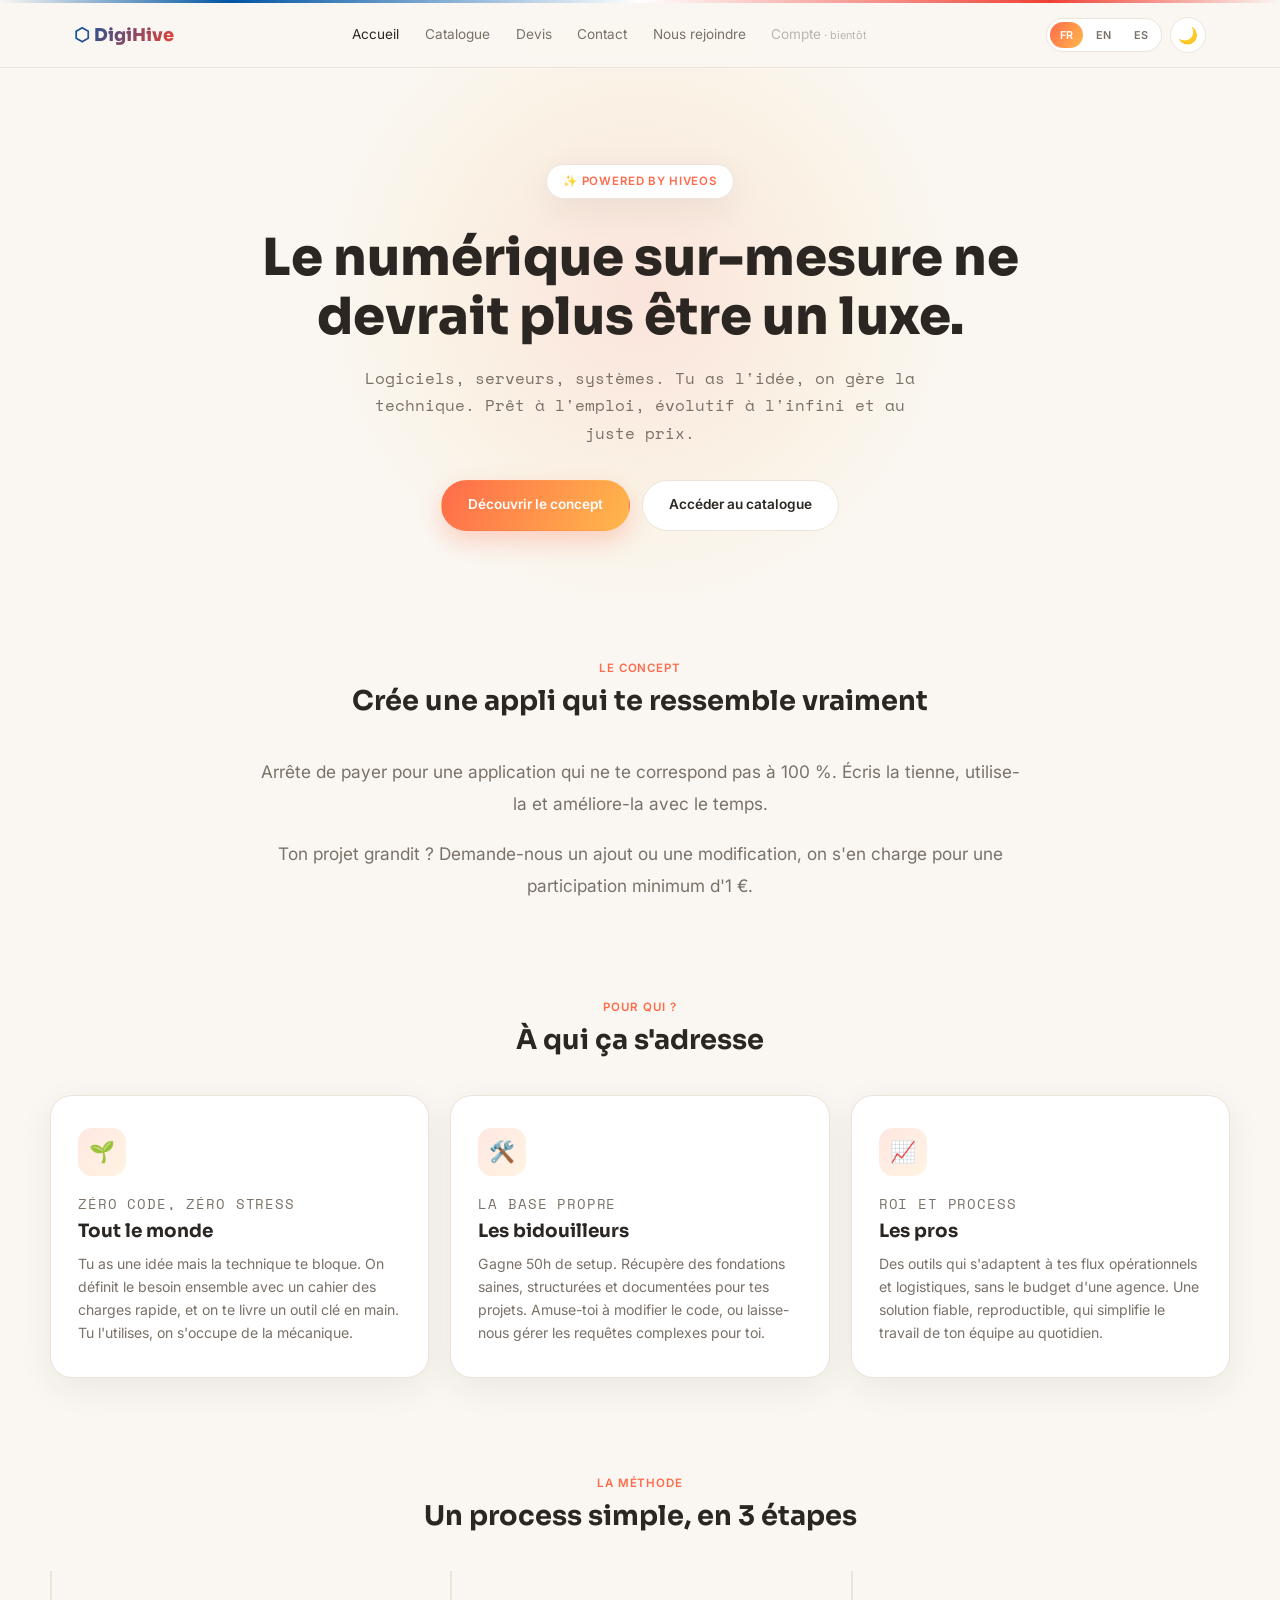
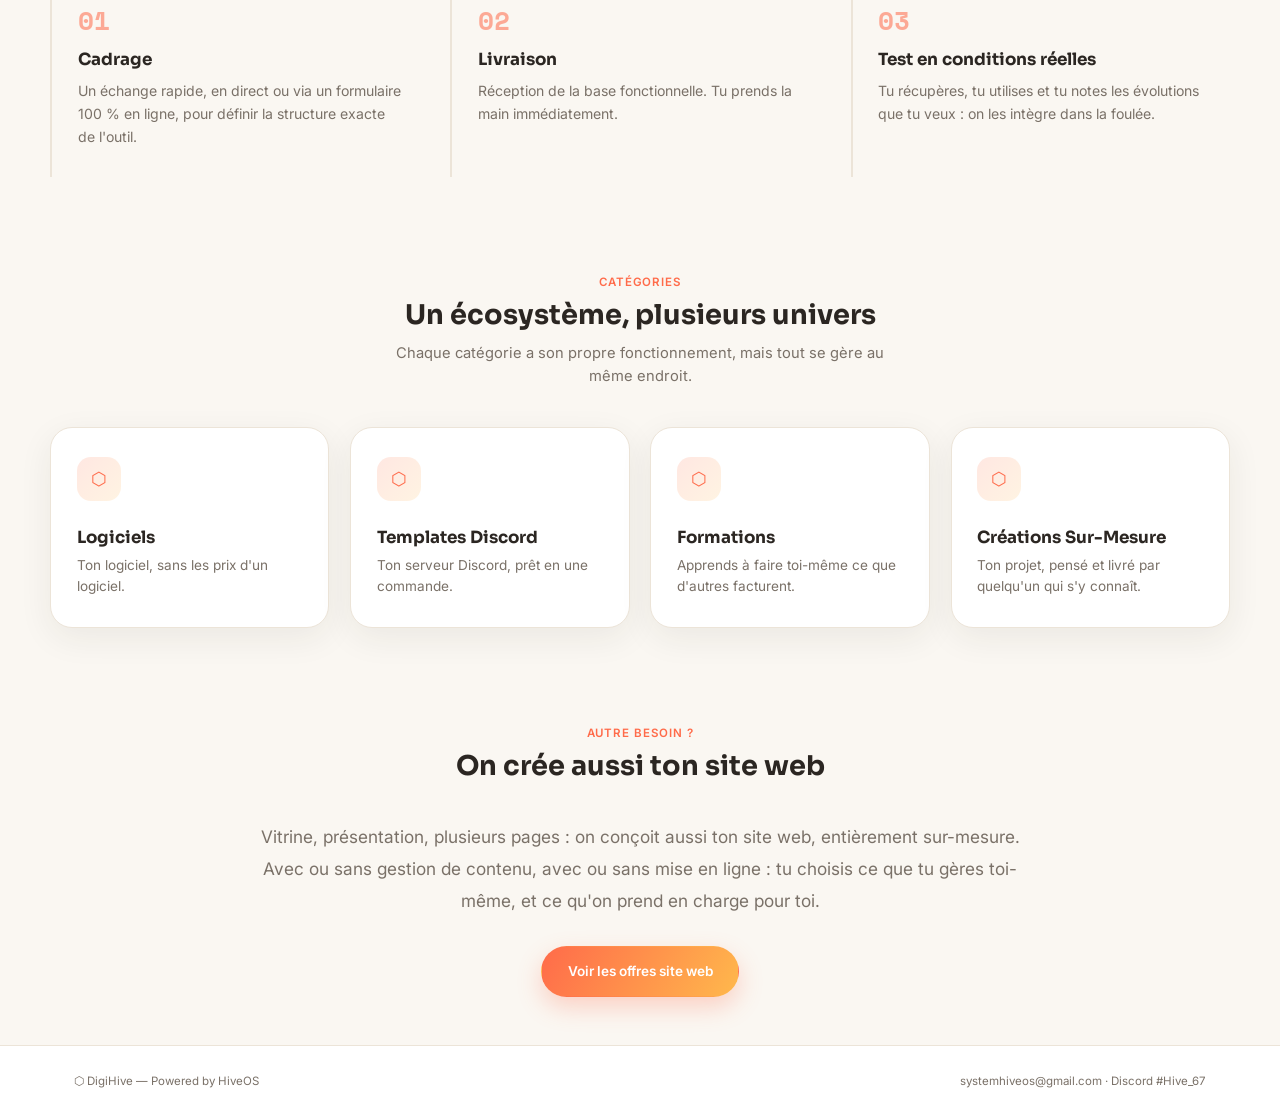
==== commit 9a5dcf4d: "Copy pass: drop em-dashes, rework Concept pitch, rename audience card, method step 3 - Remove em-das" ====
--- a/index.html
+++ b/index.html
@@ -48,9 +48,9 @@
   <section class="section concept-section wrap" id="concept">
     <div class="section-head">
       <span class="eyebrow" data-i18n="concept.eyebrow">Le concept</span>
-      <h2 data-i18n="concept.title">Une base solide, qui grandit avec toi</h2>
+      <h2 data-i18n="concept.title">Crée une appli qui te ressemble vraiment</h2>
     </div>
-    <p class="concept-text" data-i18n="concept.text1">Que tu sois un particulier qui en a marre de payer un abonnement pour une appli qui ne te correspond jamais vraiment, ou un professionnel qui a besoin d'un outil pensé pour son activité — le principe est le même&nbsp;: on te construit une base à 100&nbsp;% pensée pour toi, qui fonctionne dès le premier jour, sans aucune connaissance technique de ta part, et sans te ruiner.</p>
+    <p class="concept-text" data-i18n="concept.text1">Arrête de payer pour une application qui ne te correspond pas à 100&nbsp;%. Écris la tienne, utilise-la et améliore-la avec le temps.</p>
     <p class="concept-text" data-i18n="concept.text2">Ton projet grandit&nbsp;? Demande-nous un ajout ou une modification, on s'en charge pour une participation minimum d'1&nbsp;€.</p>
   </section>
 
@@ -63,7 +63,7 @@
       <div class="audience-card">
         <div class="hex">🌱</div>
         <p class="audience-sub" data-i18n="audience.beginners.sub">Zéro code, zéro stress</p>
-        <h3 data-i18n="audience.beginners.title">M. &amp; Mme Tout-le-Monde</h3>
+        <h3 data-i18n="audience.beginners.title">Tout le monde</h3>
         <p data-i18n="audience.beginners.text">Tu as une idée mais la technique te bloque. On définit le besoin ensemble avec un cahier des charges rapide, et on te livre un outil clé en main. Tu l'utilises, on s'occupe de la mécanique.</p>
       </div>
       <div class="audience-card">
@@ -90,7 +90,7 @@
       <div class="method-step">
         <span class="method-num">01</span>
         <h3 data-i18n="method.step1.title">Cadrage</h3>
-        <p data-i18n="method.step1.text">Un échange rapide — en direct ou via un formulaire 100&nbsp;% en ligne — pour définir la structure exacte de l'outil.</p>
+        <p data-i18n="method.step1.text">Un échange rapide, en direct ou via un formulaire 100&nbsp;% en ligne, pour définir la structure exacte de l'outil.</p>
       </div>
       <div class="method-step">
         <span class="method-num">02</span>
@@ -99,8 +99,8 @@
       </div>
       <div class="method-step">
         <span class="method-num">03</span>
-        <h3 data-i18n="method.step3.title">Itération</h3>
-        <p data-i18n="method.step3.text">Tu testes en conditions réelles. Tu repères une optimisation&nbsp;? Tu demandes l'évolution, on l'intègre dans la foulée.</p>
+        <h3 data-i18n="method.step3.title">Test en conditions réelles</h3>
+        <p data-i18n="method.step3.text">Tu récupères, tu utilises et tu notes les évolutions que tu veux&nbsp;: on les intègre dans la foulée.</p>
       </div>
     </div>
   </section>
@@ -119,7 +119,7 @@
       <span class="eyebrow" data-i18n="siteweb.eyebrow">Autre besoin ?</span>
       <h2 data-i18n="siteweb.title">On crée aussi ton site web</h2>
     </div>
-    <p class="concept-text" data-i18n="siteweb.text">Vitrine, présentation, plusieurs pages&nbsp;: on conçoit aussi ton site web, entièrement sur-mesure. Avec ou sans gestion de contenu, avec ou sans mise en ligne — tu choisis ce que tu gères toi-même, et ce qu'on prend en charge pour toi.</p>
+    <p class="concept-text" data-i18n="siteweb.text">Vitrine, présentation, plusieurs pages&nbsp;: on conçoit aussi ton site web, entièrement sur-mesure. Avec ou sans gestion de contenu, avec ou sans mise en ligne&nbsp;: tu choisis ce que tu gères toi-même, et ce qu'on prend en charge pour toi.</p>
     <div class="concept-cta">
       <a class="btn btn-primary" href="categorie.html?type=service" data-i18n="siteweb.cta">Voir les offres site web</a>
     </div>
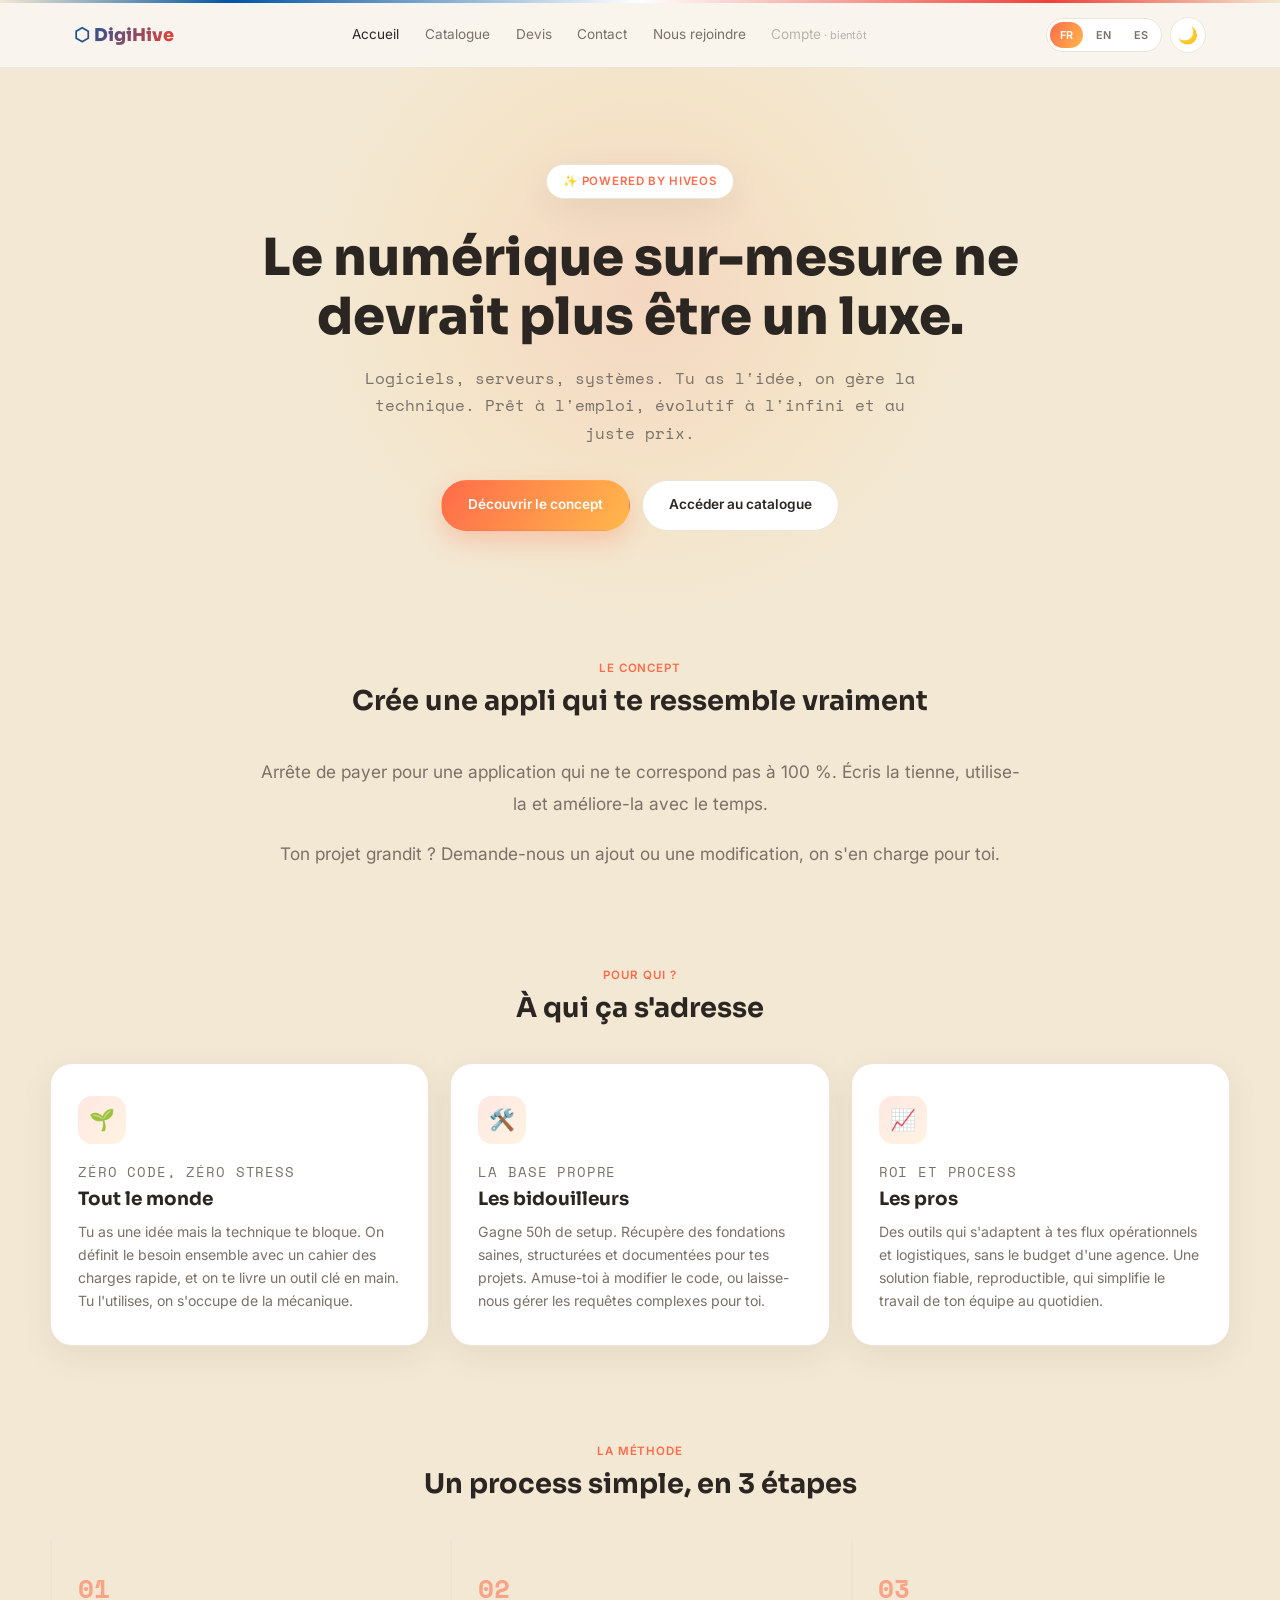
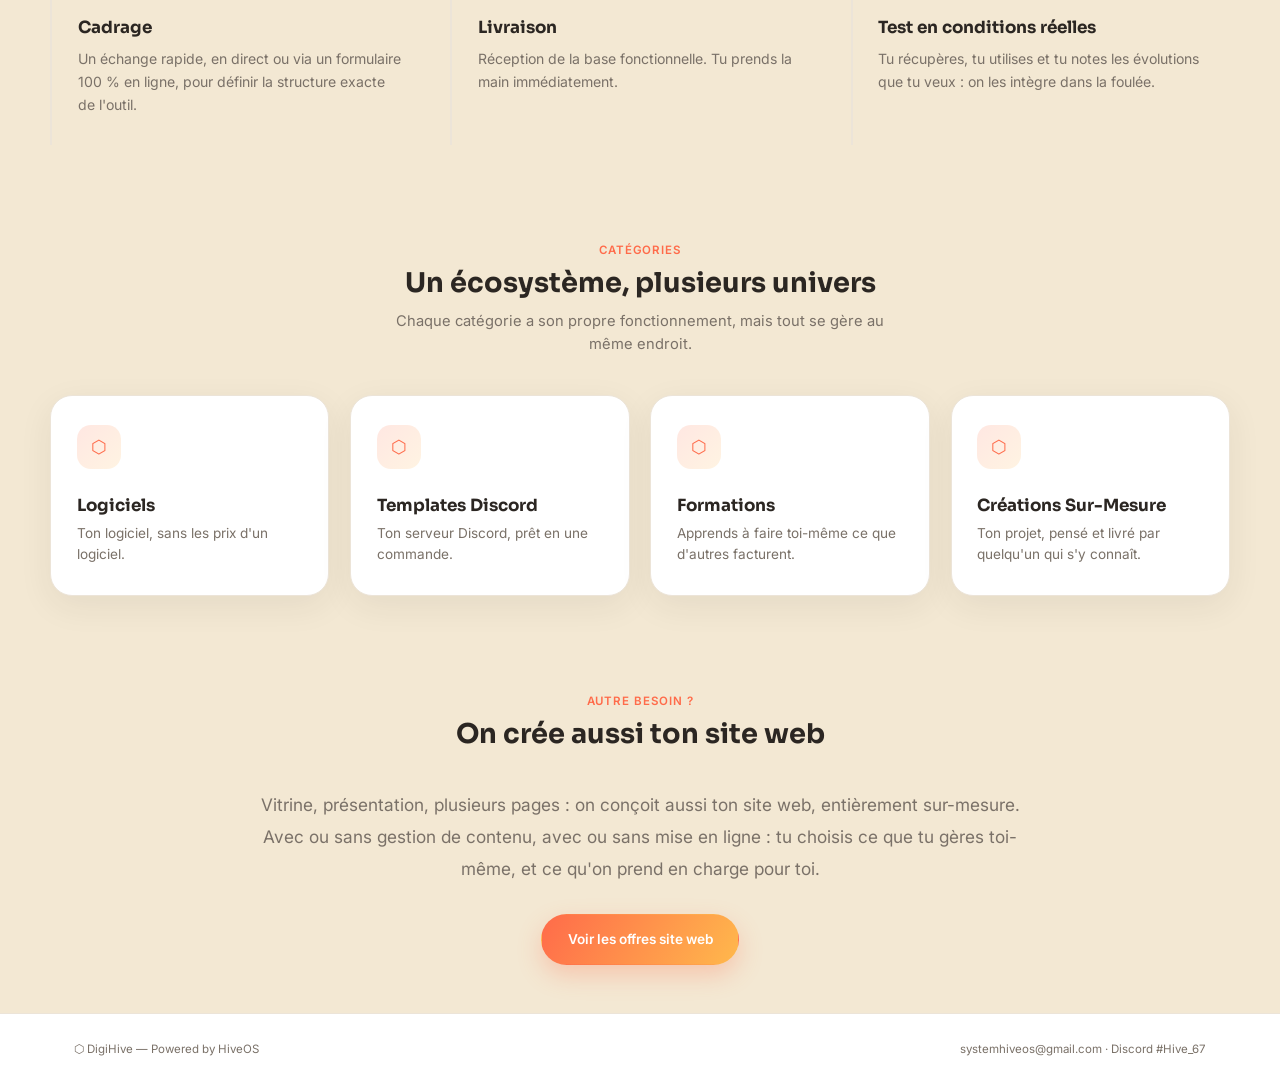
==== commit bad0354d: "Drop the '1€ minimum contribution' pricing detail; make light mode background a clear light beige - " ====
--- a/index.html
+++ b/index.html
@@ -51,7 +51,7 @@
       <h2 data-i18n="concept.title">Crée une appli qui te ressemble vraiment</h2>
     </div>
     <p class="concept-text" data-i18n="concept.text1">Arrête de payer pour une application qui ne te correspond pas à 100&nbsp;%. Écris la tienne, utilise-la et améliore-la avec le temps.</p>
-    <p class="concept-text" data-i18n="concept.text2">Ton projet grandit&nbsp;? Demande-nous un ajout ou une modification, on s'en charge pour une participation minimum d'1&nbsp;€.</p>
+    <p class="concept-text" data-i18n="concept.text2">Ton projet grandit&nbsp;? Demande-nous un ajout ou une modification, on s'en charge pour toi.</p>
   </section>
 
   <section class="section wrap" id="pour-qui">
--- a/assets/home.css
+++ b/assets/home.css
@@ -7,7 +7,7 @@
 ════════════════════════════════════════════════════════════════════════════════════ */
 
 :root{
-  --h-bg:#FAF7F2;
+  --h-bg:#F3E8D3;
   --h-surface:#FFFFFF;
   --h-tx:#2B2622;
   --h-tx2:#7A7168;
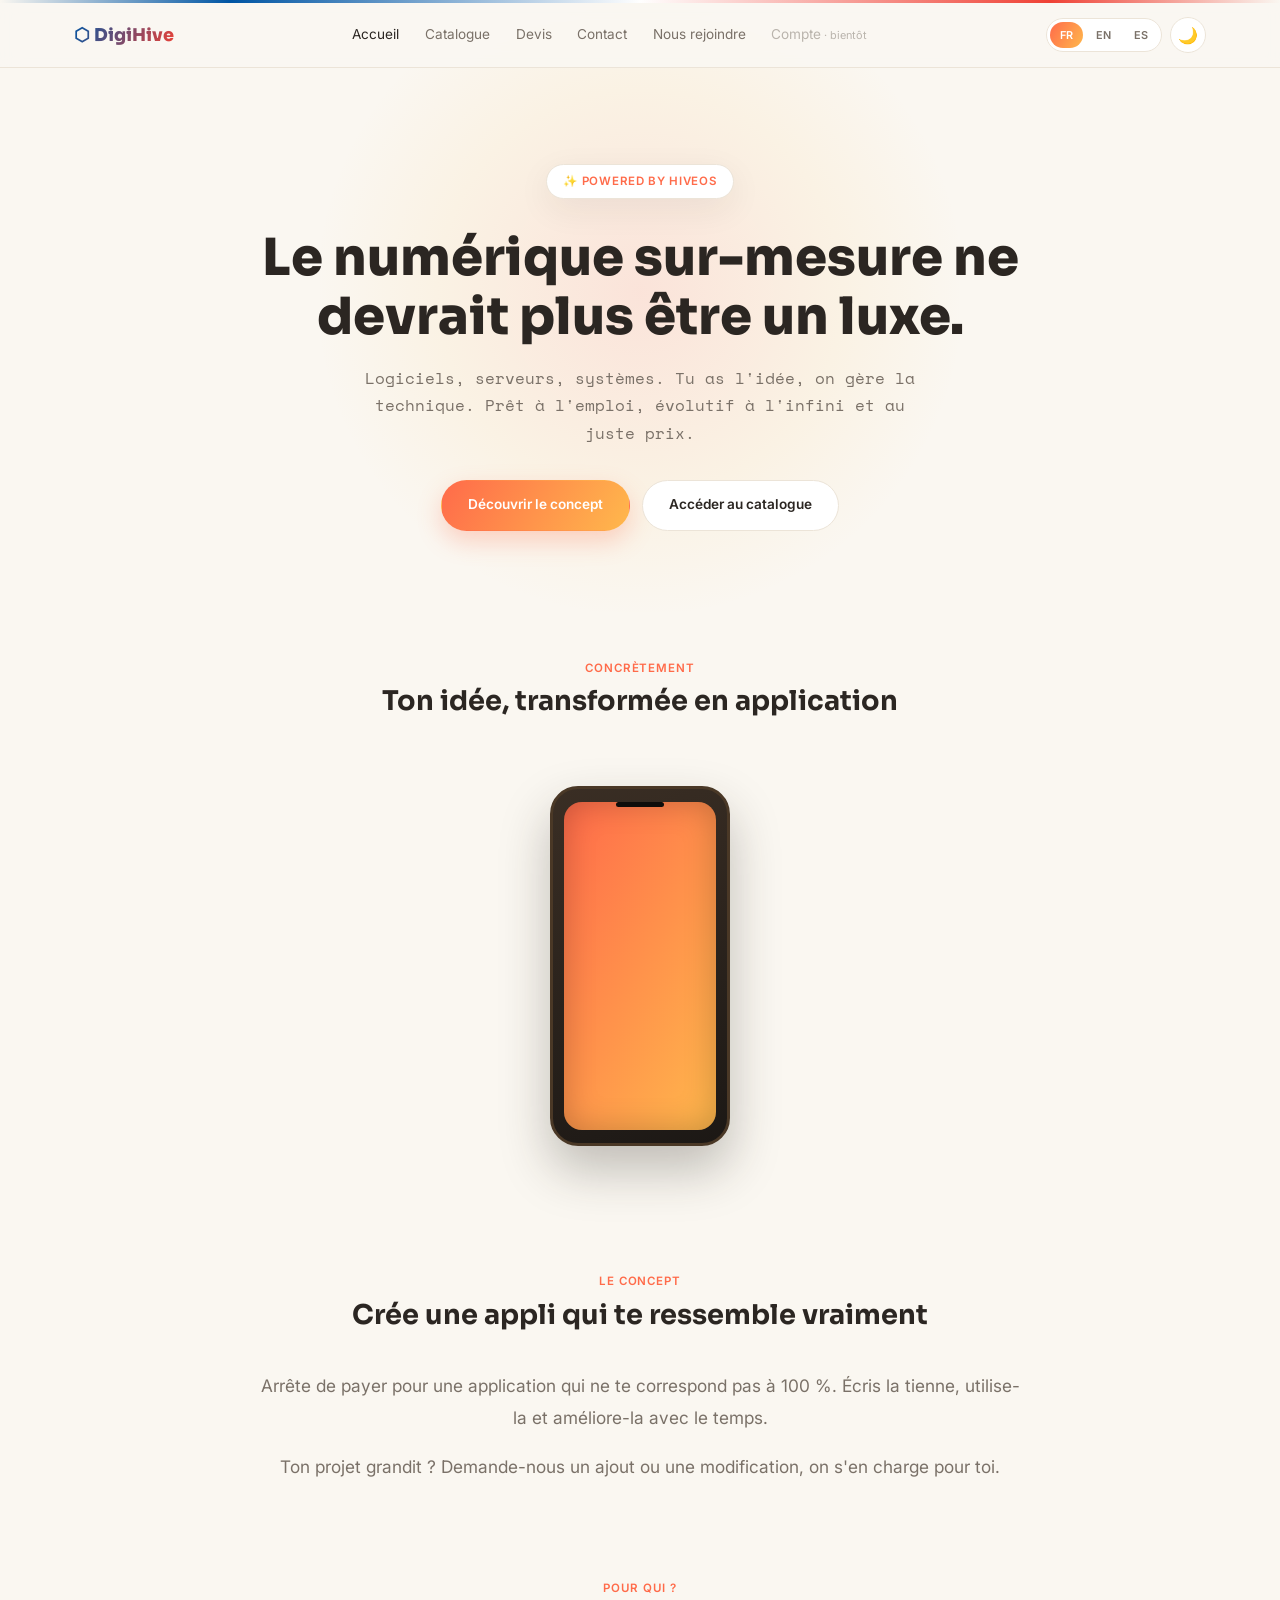
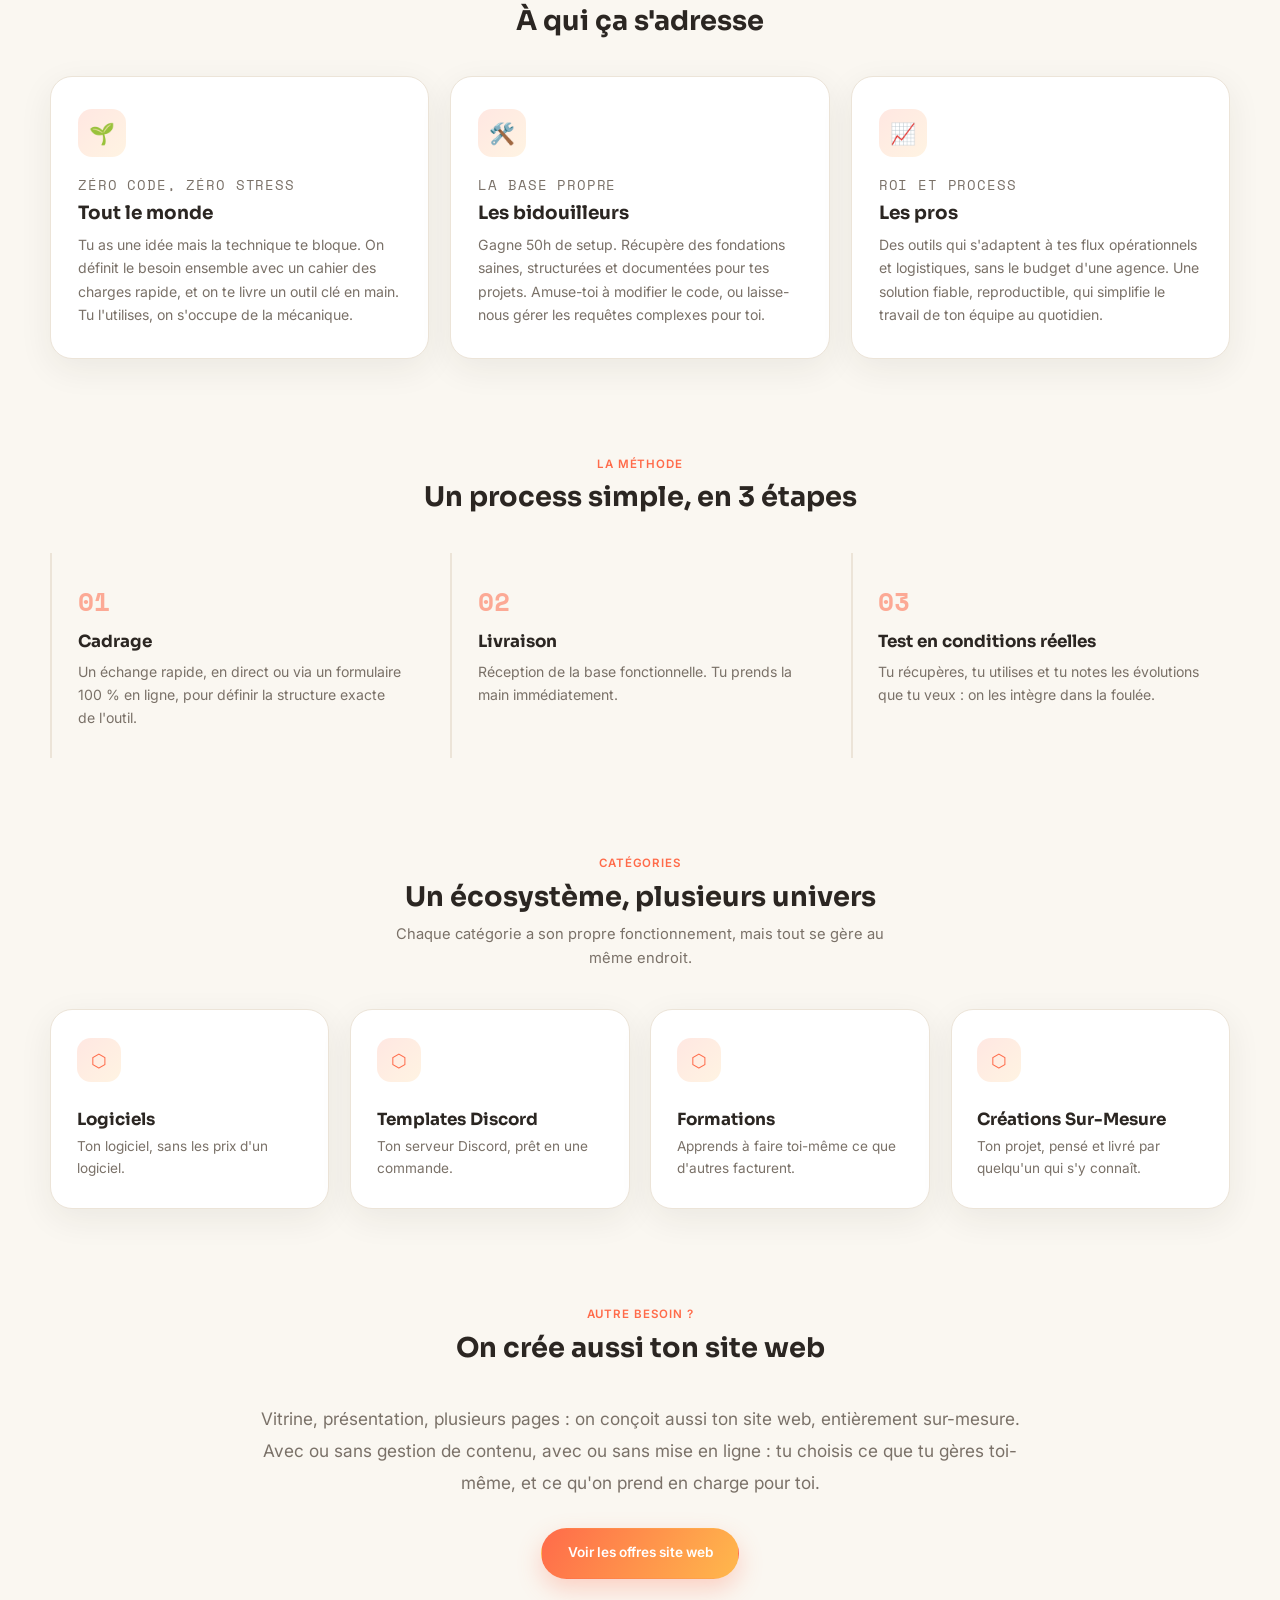
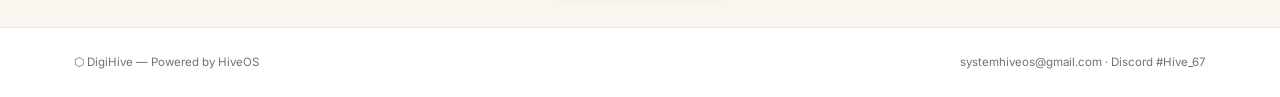
==== commit dbb49774: "Add scroll-triggered phone + cubes showcase animation to homepage New 'Concrètement' section between" ====
--- a/index.html
+++ b/index.html
@@ -42,6 +42,50 @@
     <div class="hero-actions">
       <a class="btn btn-primary" href="#concept" data-i18n="hero.ctaPrimary">Découvrir le concept</a>
       <a class="btn btn-ghost" href="catalogue.html" data-i18n="hero.ctaGhost">Accéder au catalogue</a>
+    </div>
+  </section>
+
+  <section class="section phone-section wrap" id="showcase">
+    <div class="section-head">
+      <span class="eyebrow" data-i18n="showcase.eyebrow">Concrètement</span>
+      <h2 data-i18n="showcase.title">Ton idée, transformée en application</h2>
+    </div>
+    <div class="phone-stage" id="phone-stage">
+      <div class="phone-wrap">
+        <div class="phone"></div>
+        <div class="cube" style="--cs:22px; --dx:-180px; --dy:-160px; animation-delay:0s;">
+          <div class="face f1"></div><div class="face f2"></div><div class="face f3"></div>
+          <div class="face f4"></div><div class="face f5"></div><div class="face f6"></div>
+        </div>
+        <div class="cube" style="--cs:30px; --dx:190px; --dy:-140px; animation-delay:.4s;">
+          <div class="face f1"></div><div class="face f2"></div><div class="face f3"></div>
+          <div class="face f4"></div><div class="face f5"></div><div class="face f6"></div>
+        </div>
+        <div class="cube" style="--cs:18px; --dx:-200px; --dy:60px; animation-delay:.8s;">
+          <div class="face f1"></div><div class="face f2"></div><div class="face f3"></div>
+          <div class="face f4"></div><div class="face f5"></div><div class="face f6"></div>
+        </div>
+        <div class="cube" style="--cs:34px; --dx:210px; --dy:80px; animation-delay:1.2s;">
+          <div class="face f1"></div><div class="face f2"></div><div class="face f3"></div>
+          <div class="face f4"></div><div class="face f5"></div><div class="face f6"></div>
+        </div>
+        <div class="cube" style="--cs:20px; --dx:-40px; --dy:-220px; animation-delay:1.6s;">
+          <div class="face f1"></div><div class="face f2"></div><div class="face f3"></div>
+          <div class="face f4"></div><div class="face f5"></div><div class="face f6"></div>
+        </div>
+        <div class="cube" style="--cs:28px; --dx:60px; --dy:210px; animation-delay:2.0s;">
+          <div class="face f1"></div><div class="face f2"></div><div class="face f3"></div>
+          <div class="face f4"></div><div class="face f5"></div><div class="face f6"></div>
+        </div>
+        <div class="cube" style="--cs:24px; --dx:-150px; --dy:200px; animation-delay:2.4s;">
+          <div class="face f1"></div><div class="face f2"></div><div class="face f3"></div>
+          <div class="face f4"></div><div class="face f5"></div><div class="face f6"></div>
+        </div>
+        <div class="cube" style="--cs:32px; --dx:170px; --dy:-40px; animation-delay:2.8s;">
+          <div class="face f1"></div><div class="face f2"></div><div class="face f3"></div>
+          <div class="face f4"></div><div class="face f5"></div><div class="face f6"></div>
+        </div>
+      </div>
     </div>
   </section>
 
@@ -136,5 +180,6 @@
 <script src="assets/data.js"></script>
 <script src="assets/app.js"></script>
 <script src="assets/home-i18n.js"></script>
+<script src="assets/home-phone.js"></script>
 </body>
 </html>
--- a/assets/home.css
+++ b/assets/home.css
@@ -7,7 +7,7 @@
 ════════════════════════════════════════════════════════════════════════════════════ */
 
 :root{
-  --h-bg:#F3E8D3;
+  --h-bg:#FAF7F1;
   --h-surface:#FFFFFF;
   --h-tx:#2B2622;
   --h-tx2:#7A7168;
@@ -206,6 +206,82 @@
   color:var(--h-tx2); font-size:.92rem; margin:.6rem auto 0; max-width:520px;
 }
 
+/* ══ VITRINE — téléphone qui tourne + cubes ══════════════════════════════════ */
+body[data-page="accueil"] .phone-stage{
+  display:flex; align-items:center; justify-content:center;
+  height:420px;
+  perspective:1400px;
+}
+body[data-page="accueil"] .phone-wrap{
+  position:relative;
+  width:180px; height:360px;
+  transform-style:preserve-3d;
+  animation:hivePhoneSpin 9s linear infinite;
+  animation-play-state:paused;
+}
+body[data-page="accueil"] .phone-stage.active .phone-wrap{ animation-play-state:running; }
+
+@keyframes hivePhoneSpin{
+  from{ transform:rotateY(0deg); }
+  to{ transform:rotateY(360deg); }
+}
+
+body[data-page="accueil"] .phone{
+  position:absolute; inset:0;
+  border-radius:28px;
+  background:linear-gradient(160deg,#3A2E24,#1C1815);
+  box-shadow:0 24px 50px rgba(43,38,34,.28);
+  border:3px solid #4A3826;
+}
+body[data-page="accueil"][data-theme="dark"] .phone{
+  box-shadow:0 24px 50px rgba(0,0,0,.5);
+}
+body[data-page="accueil"] .phone::before{
+  content:'';
+  position:absolute; top:13px; left:11px; right:11px; bottom:13px;
+  border-radius:18px;
+  background:var(--h-grad);
+  box-shadow: inset 0 0 32px rgba(0,0,0,.22);
+}
+body[data-page="accueil"] .phone::after{
+  content:'';
+  position:absolute; top:13px; left:50%; transform:translateX(-50%);
+  width:48px; height:5px; border-radius:5px;
+  background:#0f0d0b;
+}
+
+body[data-page="accueil"] .cube{
+  position:absolute;
+  width:var(--cs); height:var(--cs);
+  left:50%; top:46%;
+  transform-style:preserve-3d;
+  opacity:0;
+  animation:hiveCubePop 3.2s ease-out infinite;
+}
+body[data-page="accueil"] .cube .face{
+  position:absolute; width:var(--cs); height:var(--cs);
+  background:var(--h-grad);
+  border:1px solid rgba(255,255,255,.25);
+}
+body[data-page="accueil"] .cube .f1{ transform:translateZ(calc(var(--cs) / 2)); }
+body[data-page="accueil"] .cube .f2{ transform:rotateY(180deg) translateZ(calc(var(--cs) / 2)); filter:brightness(.8); }
+body[data-page="accueil"] .cube .f3{ transform:rotateY(90deg) translateZ(calc(var(--cs) / 2)); filter:brightness(.65); }
+body[data-page="accueil"] .cube .f4{ transform:rotateY(-90deg) translateZ(calc(var(--cs) / 2)); filter:brightness(.65); }
+body[data-page="accueil"] .cube .f5{ transform:rotateX(90deg) translateZ(calc(var(--cs) / 2)); filter:brightness(1.15); }
+body[data-page="accueil"] .cube .f6{ transform:rotateX(-90deg) translateZ(calc(var(--cs) / 2)); filter:brightness(.5); }
+
+@keyframes hiveCubePop{
+  0%{ opacity:0; transform:translate3d(0,0,0) scale(.3) rotate(0deg); }
+  12%{ opacity:1; }
+  75%{ opacity:.9; }
+  100%{ opacity:0; transform:translate3d(var(--dx), var(--dy), 0) scale(1.15) rotate(200deg); }
+}
+
+@media (prefers-reduced-motion:reduce){
+  body[data-page="accueil"] .phone-wrap{ animation:none; }
+  body[data-page="accueil"] .cube{ animation:none; opacity:0; }
+}
+
 /* ══ CONCEPT — micro-évolution ══════════════════════════════════════ */
 body[data-page="accueil"] .concept-section{ max-width:760px; }
 body[data-page="accueil"] .concept-text{
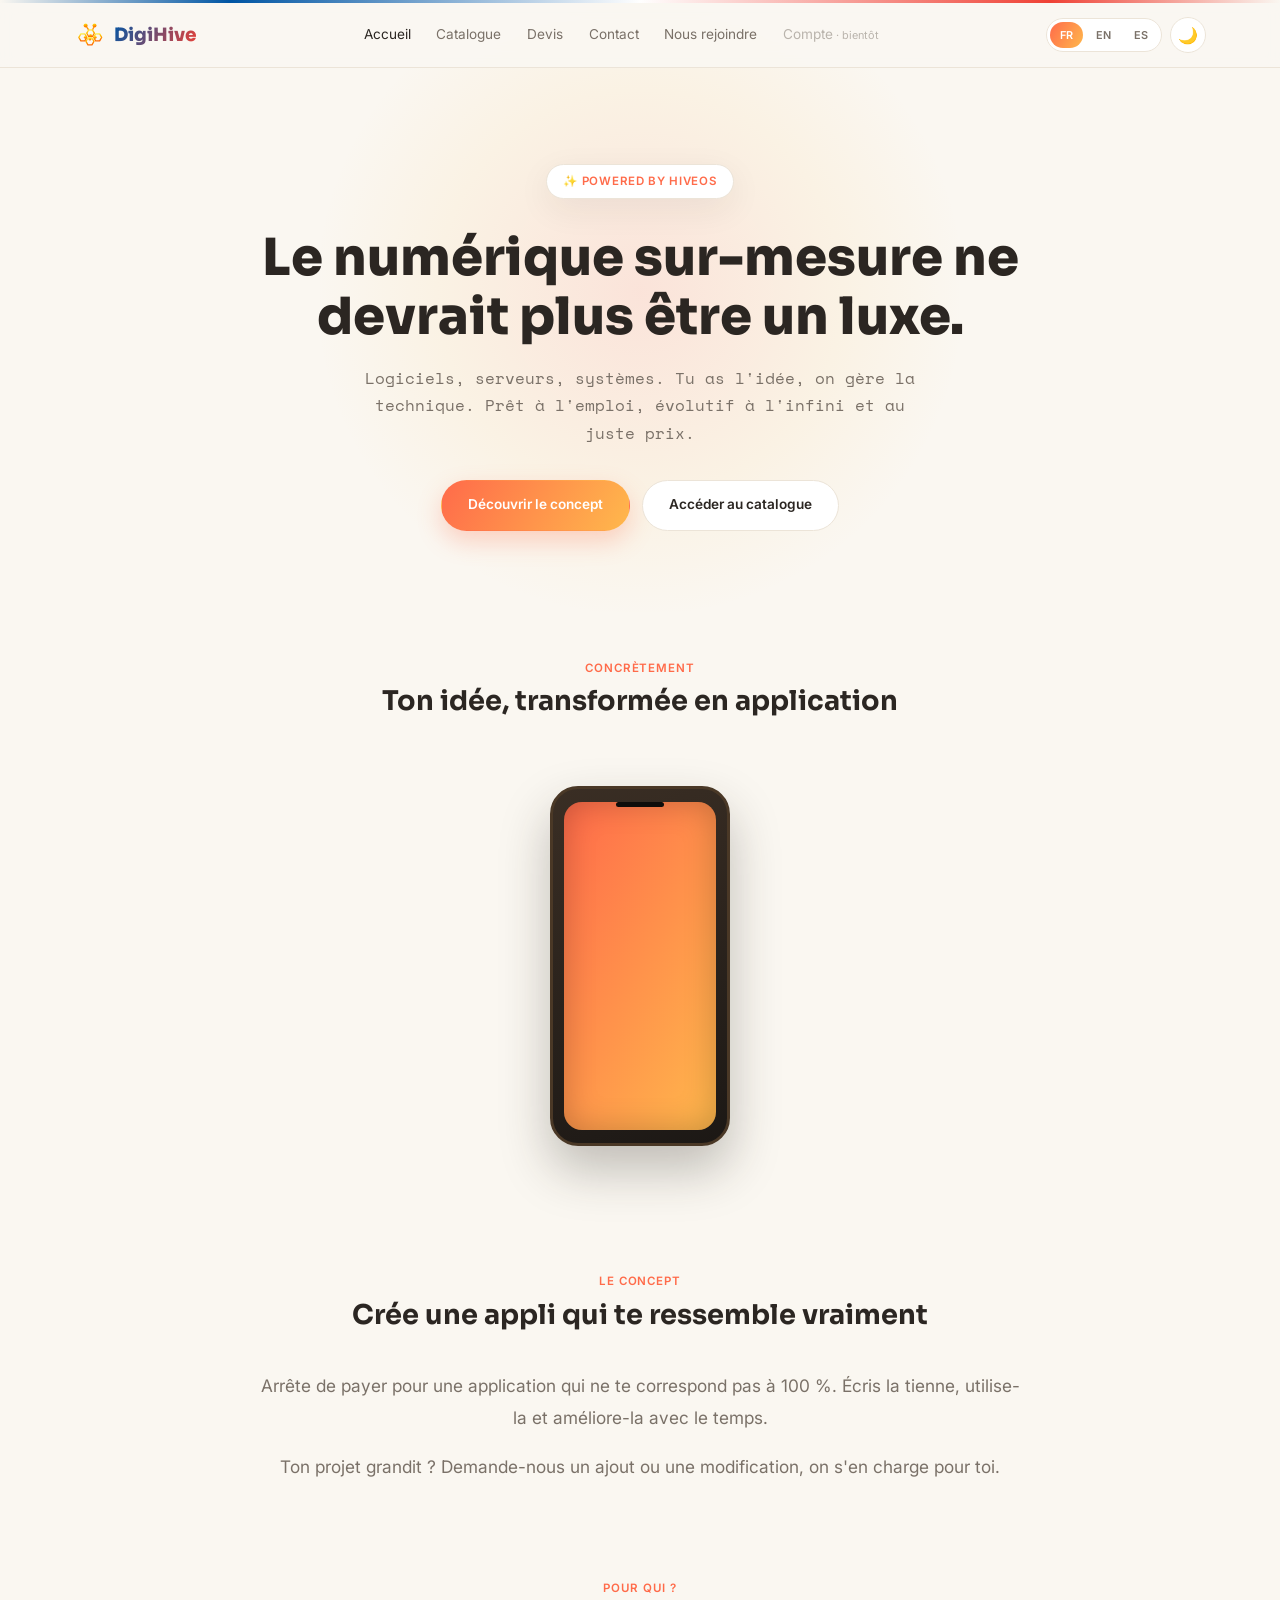
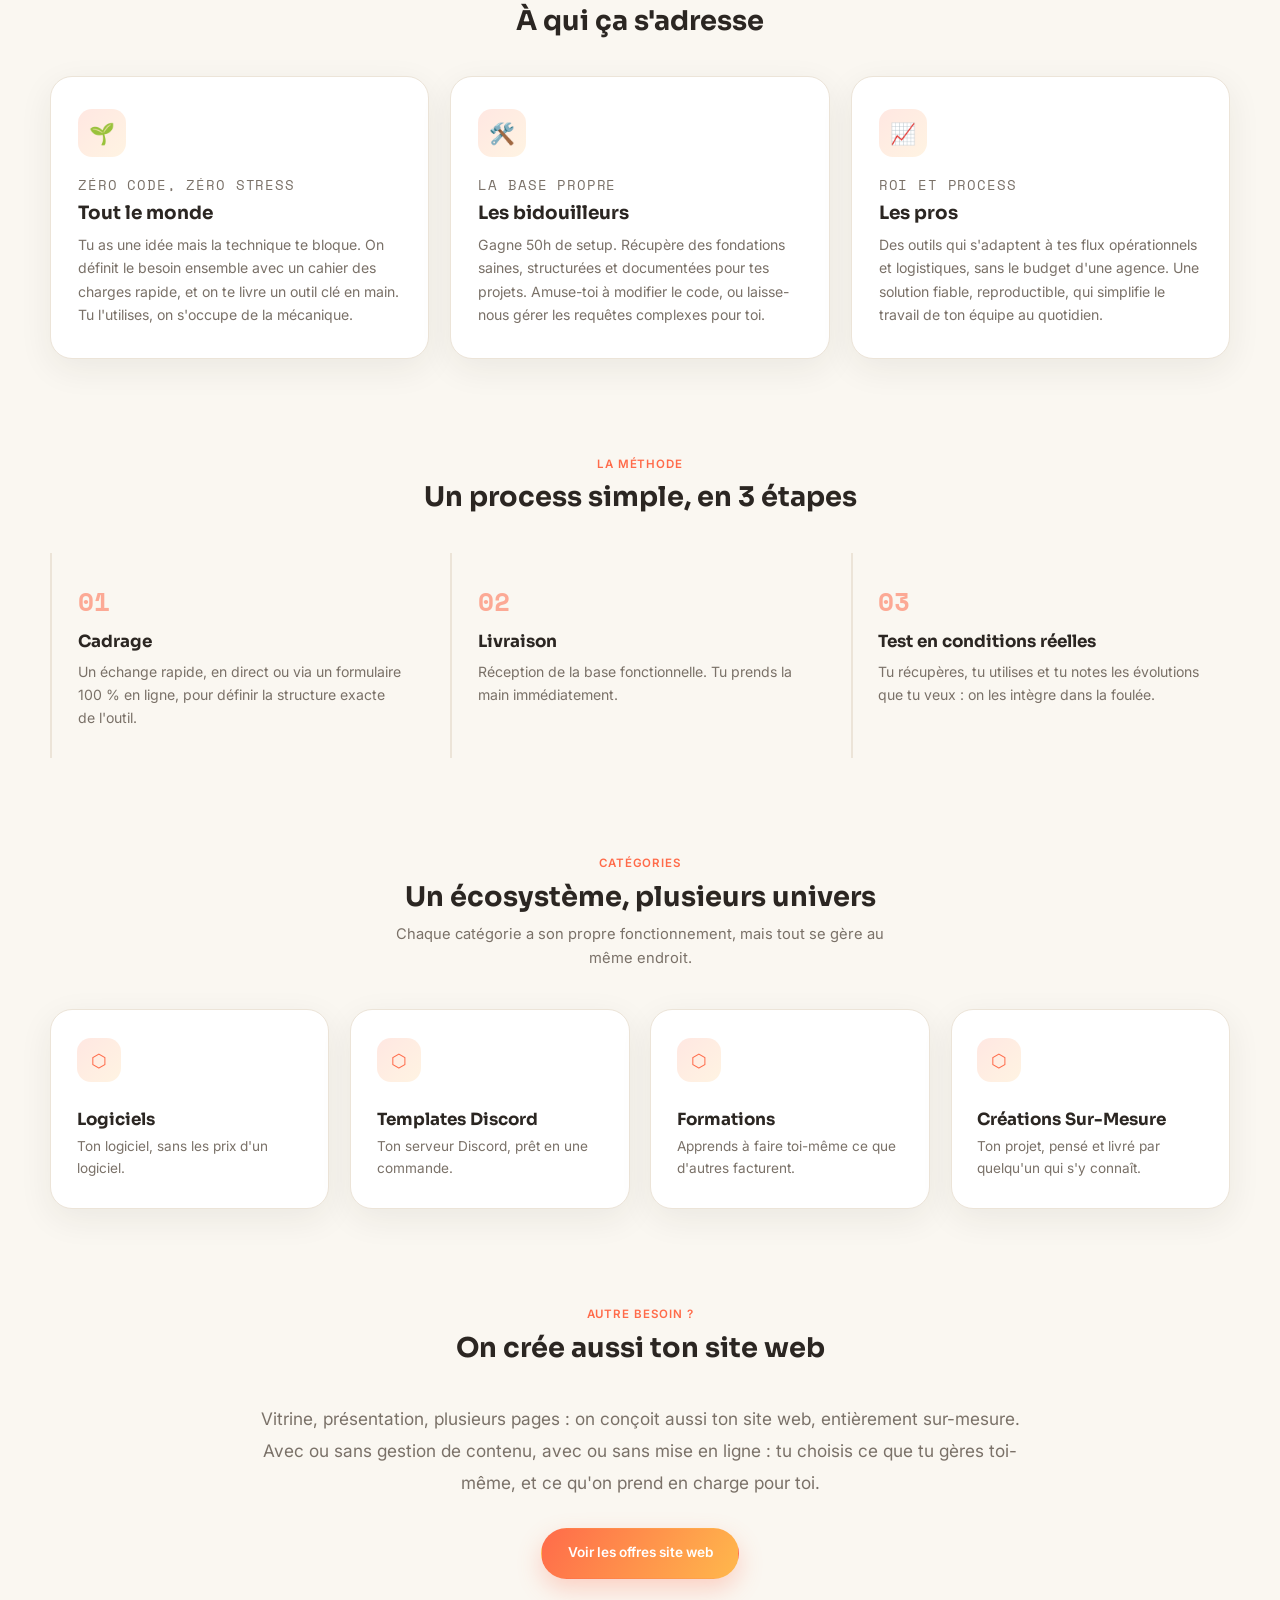
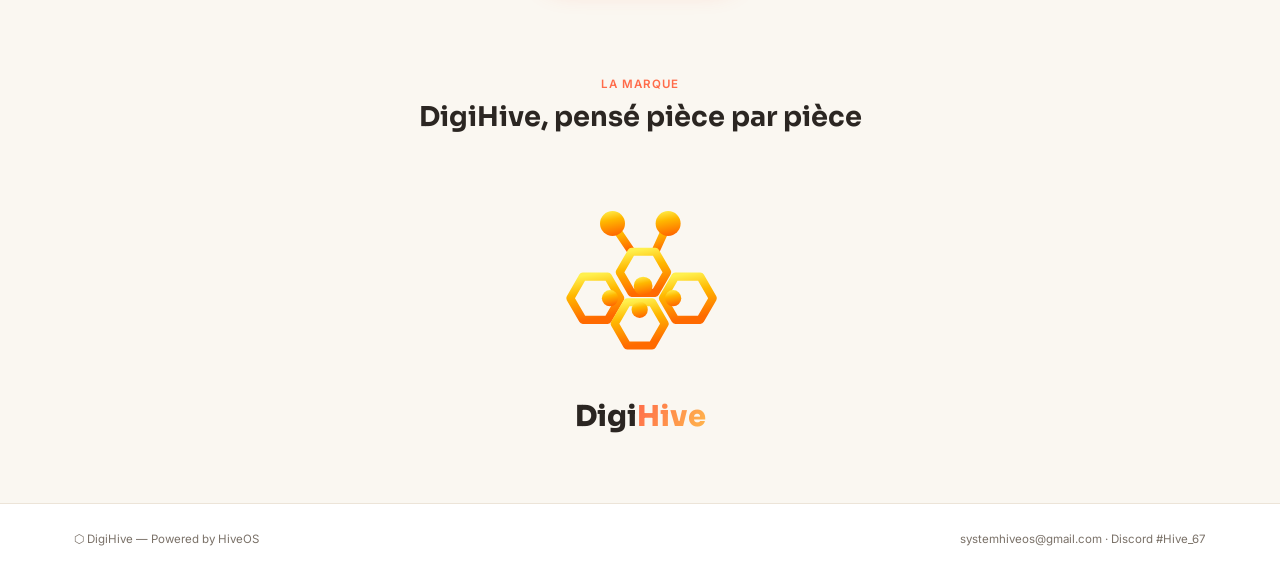
==== commit c1262d45: "Add real DigiHive logo (vectorized icon) to header + scroll-assembled signature section - Header log" ====
--- a/index.html
+++ b/index.html
@@ -13,7 +13,32 @@
 <div class="hive-stripe"></div>
 <header class="site-header">
   <div class="header-inner">
-    <a href="index.html" class="logo">⬡ DigiHive</a>
+    <a href="index.html" class="logo">
+      <svg class="logo-icon" viewBox="0 0 320 280" xmlns="http://www.w3.org/2000/svg" aria-hidden="true">
+        <defs>
+          <linearGradient id="logoGradHeader" x1="15%" y1="0%" x2="35%" y2="100%">
+            <stop offset="0%" stop-color="#FFF04D"/>
+            <stop offset="40%" stop-color="#FFB800"/>
+            <stop offset="100%" stop-color="#FF6A00"/>
+          </linearGradient>
+        </defs>
+        <g fill="none" stroke="url(#logoGradHeader)" stroke-width="13" stroke-linejoin="round" stroke-linecap="round">
+          <line x1="116" y1="44" x2="146.5" y2="89.1"/>
+          <line x1="205" y1="44" x2="184.5" y2="89.1"/>
+          <polygon points="203.5,122.0 184.5,154.9 146.5,154.9 127.5,122.0 146.5,89.1 184.5,89.1"/>
+          <polygon points="128.5,163.5 108.5,198.1 68.5,198.1 48.5,163.5 68.5,128.9 108.5,128.9"/>
+          <polygon points="276.5,163.5 256.5,198.1 216.5,198.1 196.5,163.5 216.5,128.9 256.5,128.9"/>
+          <polygon points="199.5,204.5 179.5,239.1 139.5,239.1 119.5,204.5 139.5,169.9 179.5,169.9"/>
+        </g>
+        <circle cx="116" cy="44" r="20" fill="url(#logoGradHeader)"/>
+        <circle cx="205" cy="44" r="20" fill="url(#logoGradHeader)"/>
+        <circle cx="165" cy="144" r="15" fill="url(#logoGradHeader)"/>
+        <circle cx="112" cy="163.5" r="13" fill="url(#logoGradHeader)"/>
+        <circle cx="213" cy="163.5" r="13" fill="url(#logoGradHeader)"/>
+        <circle cx="159.5" cy="182" r="13" fill="url(#logoGradHeader)"/>
+      </svg>
+      <span class="logo-text">DigiHive</span>
+    </a>
     <nav class="main-nav" id="main-nav">
       <a href="index.html" data-i18n="nav.accueil">Accueil</a>
       <a href="catalogue.html" data-i18n="nav.catalogue">Catalogue</a>
@@ -168,6 +193,51 @@
       <a class="btn btn-primary" href="categorie.html?type=service" data-i18n="siteweb.cta">Voir les offres site web</a>
     </div>
   </section>
+
+  <section class="section wrap" id="signature">
+    <div class="section-head">
+      <span class="eyebrow" data-i18n="signature.eyebrow">La marque</span>
+      <h2 data-i18n="signature.title">DigiHive, pensé pièce par pièce</h2>
+    </div>
+    <div class="signature-stage" id="signature-stage">
+      <svg class="signature-icon" viewBox="0 0 320 280" xmlns="http://www.w3.org/2000/svg" aria-hidden="true">
+        <defs>
+          <linearGradient id="sigGrad" x1="15%" y1="0%" x2="35%" y2="100%">
+            <stop offset="0%" stop-color="#FFF04D"/>
+            <stop offset="40%" stop-color="#FFB800"/>
+            <stop offset="100%" stop-color="#FF6A00"/>
+          </linearGradient>
+        </defs>
+        <g class="sig-piece" style="--fx:-260; --fy:-180; --frot:-40deg; --d:0s;">
+          <line x1="116" y1="44" x2="146.5" y2="89.1" stroke="url(#sigGrad)" stroke-width="13" stroke-linecap="round"/>
+          <circle cx="116" cy="44" r="20" fill="url(#sigGrad)"/>
+        </g>
+        <g class="sig-piece" style="--fx:260; --fy:-180; --frot:40deg; --d:.1s;">
+          <line x1="205" y1="44" x2="184.5" y2="89.1" stroke="url(#sigGrad)" stroke-width="13" stroke-linecap="round"/>
+          <circle cx="205" cy="44" r="20" fill="url(#sigGrad)"/>
+        </g>
+        <g class="sig-piece" style="--fx:0; --fy:-220; --frot:-25deg; --d:.2s;">
+          <polygon points="203.5,122.0 184.5,154.9 146.5,154.9 127.5,122.0 146.5,89.1 184.5,89.1" fill="none" stroke="url(#sigGrad)" stroke-width="13" stroke-linejoin="round"/>
+          <circle cx="165" cy="144" r="15" fill="url(#sigGrad)"/>
+        </g>
+        <g class="sig-piece" style="--fx:-280; --fy:60; --frot:-50deg; --d:.32s;">
+          <polygon points="128.5,163.5 108.5,198.1 68.5,198.1 48.5,163.5 68.5,128.9 108.5,128.9" fill="none" stroke="url(#sigGrad)" stroke-width="13" stroke-linejoin="round"/>
+          <circle cx="112" cy="163.5" r="13" fill="url(#sigGrad)"/>
+        </g>
+        <g class="sig-piece" style="--fx:280; --fy:60; --frot:50deg; --d:.44s;">
+          <polygon points="276.5,163.5 256.5,198.1 216.5,198.1 196.5,163.5 216.5,128.9 256.5,128.9" fill="none" stroke="url(#sigGrad)" stroke-width="13" stroke-linejoin="round"/>
+          <circle cx="213" cy="163.5" r="13" fill="url(#sigGrad)"/>
+        </g>
+        <g class="sig-piece" style="--fx:0; --fy:240; --frot:35deg; --d:.56s;">
+          <polygon points="199.5,204.5 179.5,239.1 139.5,239.1 119.5,204.5 139.5,169.9 179.5,169.9" fill="none" stroke="url(#sigGrad)" stroke-width="13" stroke-linejoin="round"/>
+          <circle cx="159.5" cy="182" r="13" fill="url(#sigGrad)"/>
+        </g>
+      </svg>
+      <div class="signature-wordmark">
+        <span class="wm-digi">Digi</span><span class="wm-hive">Hive</span>
+      </div>
+    </div>
+  </section>
 </main>
 
 <footer class="site-footer">
@@ -181,5 +251,6 @@
 <script src="assets/app.js"></script>
 <script src="assets/home-i18n.js"></script>
 <script src="assets/home-phone.js"></script>
+<script src="assets/home-signature.js"></script>
 </body>
 </html>
--- a/assets/home.css
+++ b/assets/home.css
@@ -84,14 +84,27 @@
 }
 
 body[data-page="accueil"] .logo{
+  display:flex;
+  align-items:center;
+  gap:.5rem;
+  background:none;
+  -webkit-text-fill-color:initial;
+}
+body[data-page="accueil"] .logo-icon{
+  width:32px;
+  height:auto;
+  flex-shrink:0;
+}
+body[data-page="accueil"] .logo-text{
   font-family:'Sora',sans-serif;
   font-weight:800;
+  font-size:1.15rem;
   background:var(--flag-fr-logo);
   -webkit-background-clip:text; -webkit-text-fill-color:transparent; background-clip:text;
   transition:background .3s ease;
 }
-body[data-page="accueil"][data-lang="en"] .logo{ background:var(--flag-en-logo); -webkit-background-clip:text; -webkit-text-fill-color:transparent; background-clip:text; }
-body[data-page="accueil"][data-lang="es"] .logo{ background:var(--flag-es-logo); -webkit-background-clip:text; -webkit-text-fill-color:transparent; background-clip:text; }
+body[data-page="accueil"][data-lang="en"] .logo-text{ background:var(--flag-en-logo); -webkit-background-clip:text; -webkit-text-fill-color:transparent; background-clip:text; }
+body[data-page="accueil"][data-lang="es"] .logo-text{ background:var(--flag-es-logo); -webkit-background-clip:text; -webkit-text-fill-color:transparent; background-clip:text; }
 
 body[data-page="accueil"] .main-nav a{
   color:var(--h-tx2);
@@ -414,6 +427,43 @@
 }
 body[data-page="accueil"] .empty-state{ color:var(--h-tx2); }
 
+/* ══ SIGNATURE — le logo qui s'assemble au scroll ══════════════════════════════ */
+body[data-page="accueil"] .signature-stage{
+  display:flex; flex-direction:column; align-items:center; gap:1.4rem;
+  padding:1.5rem 0 1rem;
+}
+body[data-page="accueil"] .signature-icon{
+  width:200px; height:auto;
+  overflow:visible;
+}
+body[data-page="accueil"] .sig-piece{
+  transform-box:fill-box;
+  transform-origin:center;
+  transform:translate(calc(var(--fx) * 1px), calc(var(--fy) * 1px)) rotate(var(--frot)) scale(.5);
+  opacity:0;
+  transition:transform 1.1s cubic-bezier(.2,.8,.2,1) var(--d), opacity .7s ease var(--d);
+}
+body[data-page="accueil"] .signature-stage.assembled .sig-piece{
+  transform:translate(0,0) rotate(0deg) scale(1);
+  opacity:1;
+}
+body[data-page="accueil"] .signature-wordmark{
+  font-family:'Sora',sans-serif; font-weight:800; font-size:1.8rem;
+  opacity:0; transform:translateY(12px);
+  transition:opacity .8s ease .9s, transform .8s ease .9s;
+}
+body[data-page="accueil"] .signature-stage.assembled .signature-wordmark{
+  opacity:1; transform:translateY(0);
+}
+body[data-page="accueil"] .wm-digi{ color:var(--h-tx); }
+body[data-page="accueil"] .wm-hive{
+  background:var(--h-grad); -webkit-background-clip:text; -webkit-text-fill-color:transparent; background-clip:text;
+}
+@media (prefers-reduced-motion:reduce){
+  body[data-page="accueil"] .sig-piece,
+  body[data-page="accueil"] .signature-wordmark{ transition:none; transform:none; opacity:1; }
+}
+
 /* ══ FOOTER ═════════════════════════════════════════════════ */
 body[data-page="accueil"] .site-footer{
   border-top:1px solid var(--h-brd);
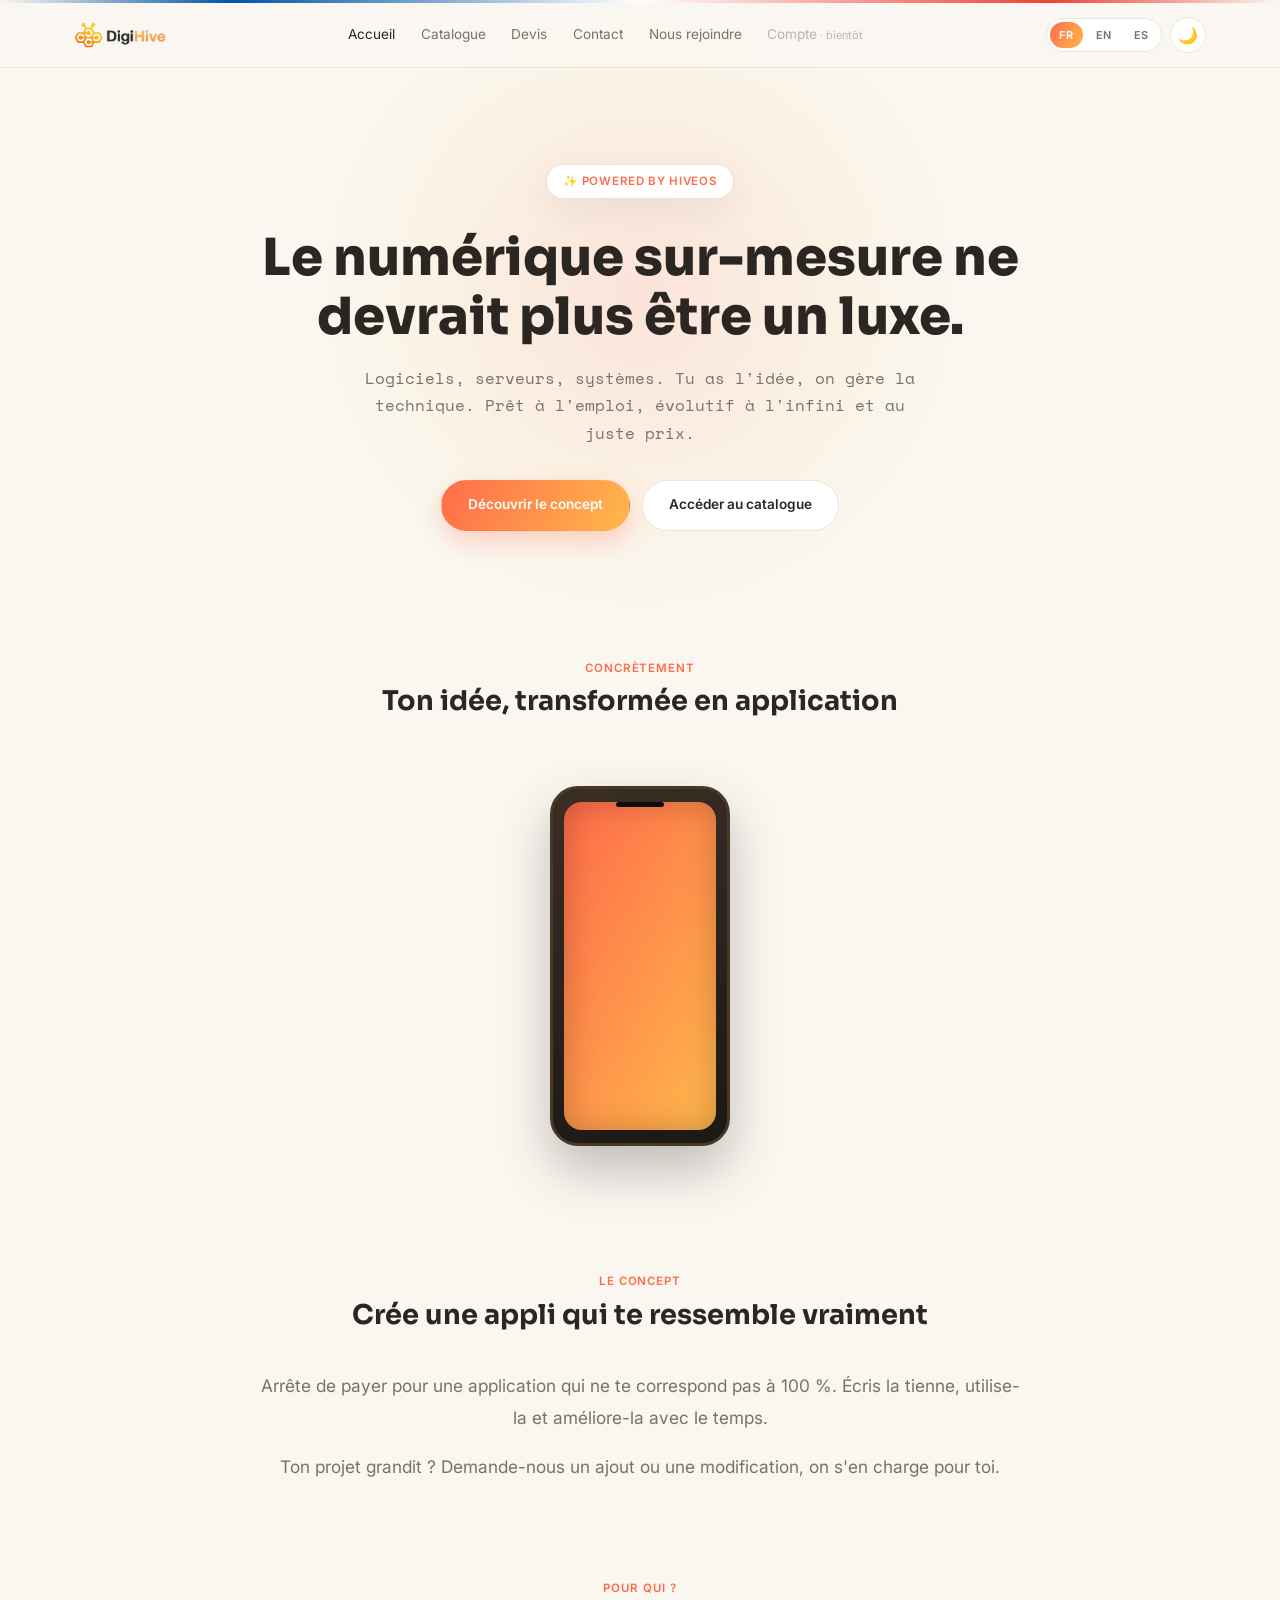
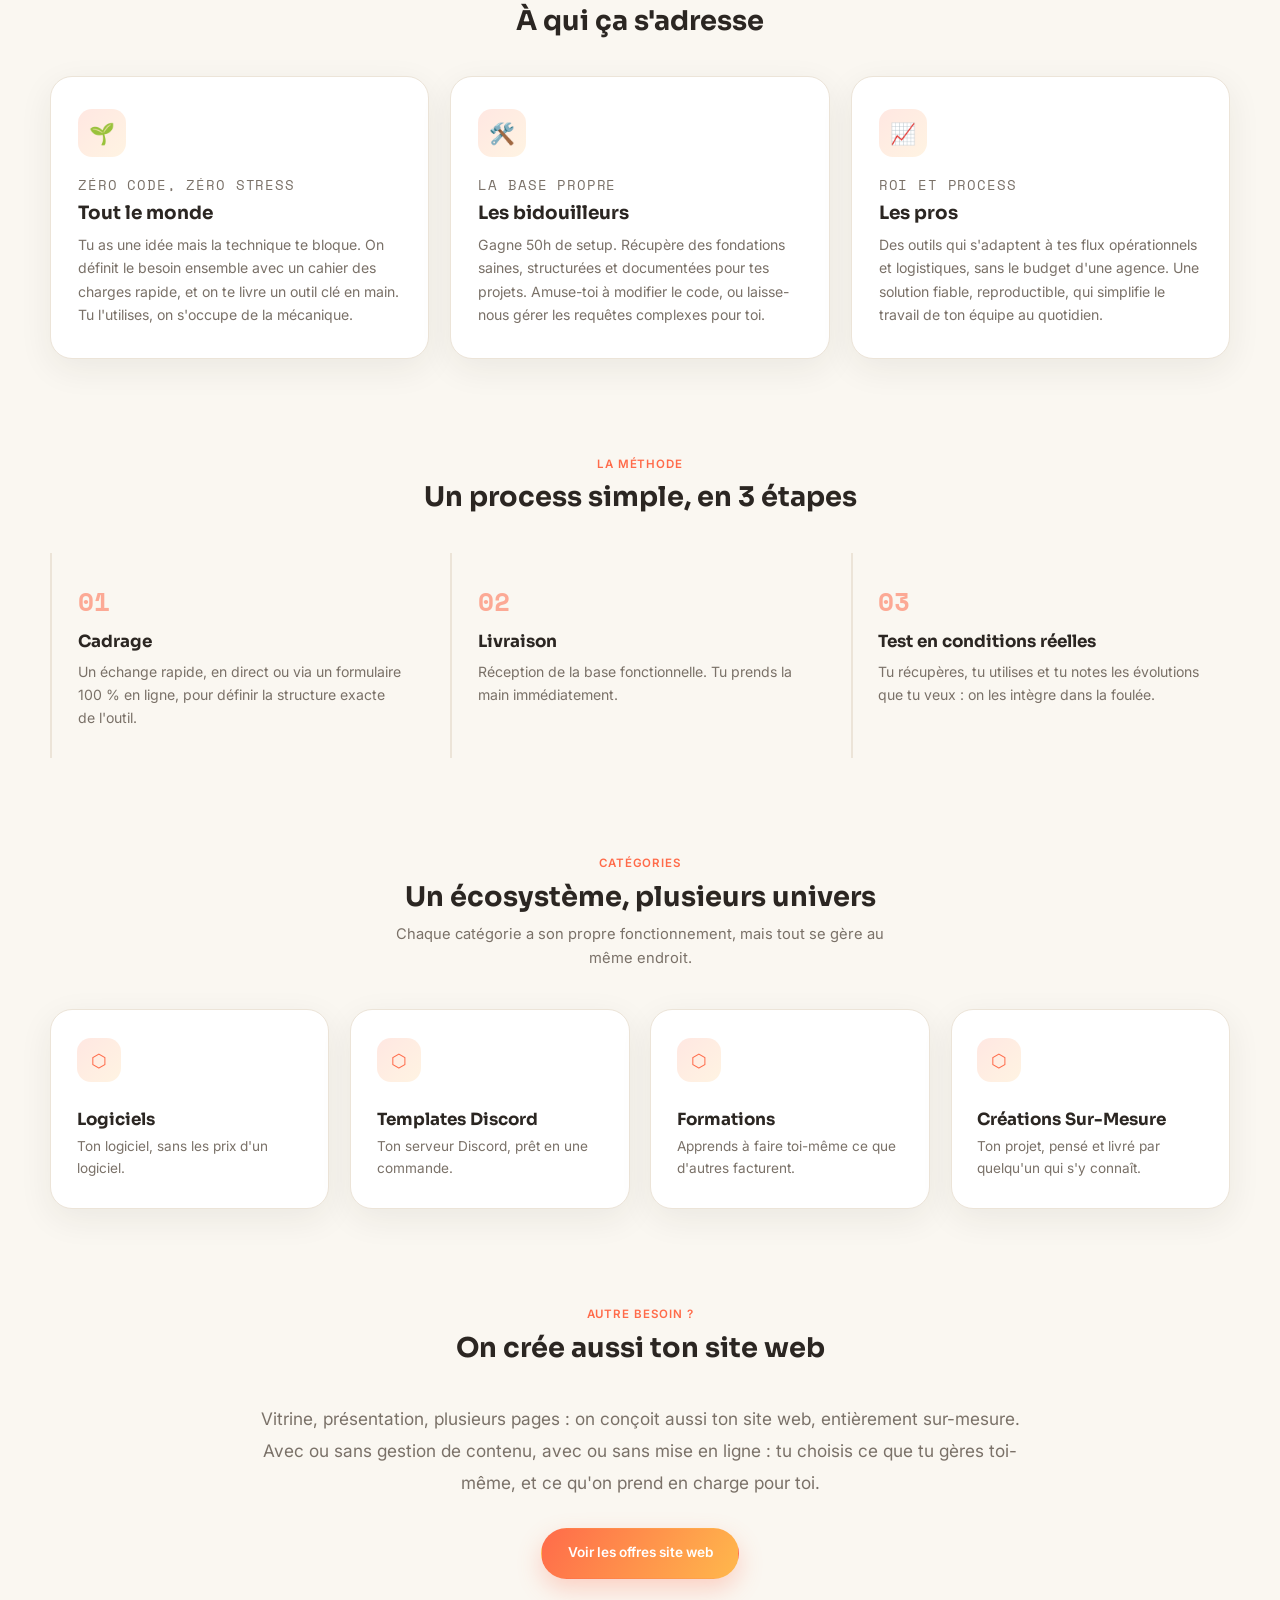
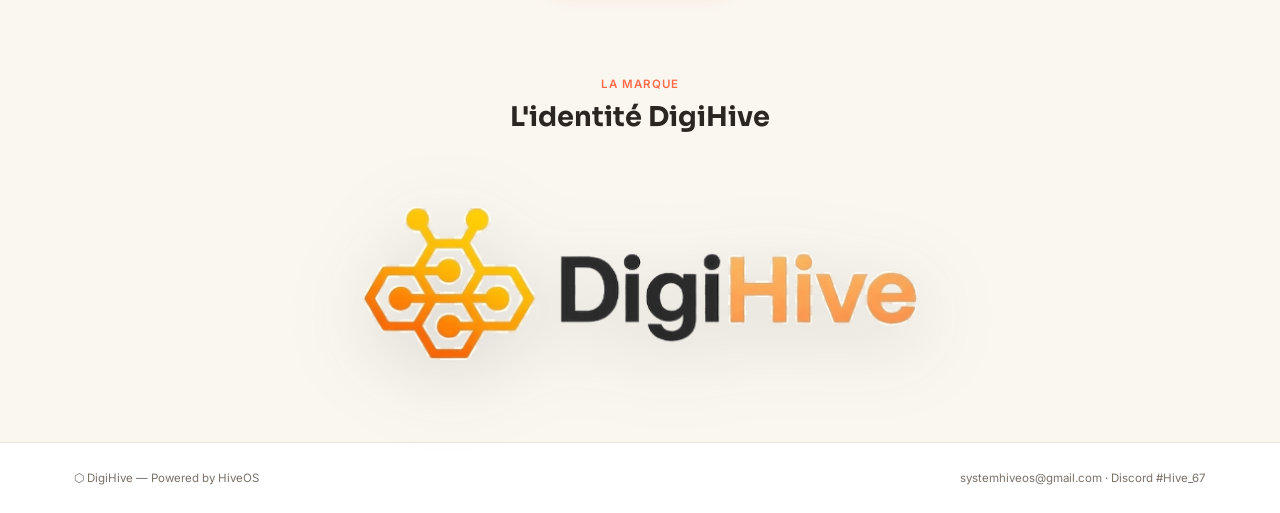
==== commit 876b5316: "Use the user's actual logo image directly instead of a hand-recreated vector approximation Replace t" ====
--- a/index.html
+++ b/index.html
@@ -14,30 +14,8 @@
 <header class="site-header">
   <div class="header-inner">
     <a href="index.html" class="logo">
-      <svg class="logo-icon" viewBox="0 0 320 280" xmlns="http://www.w3.org/2000/svg" aria-hidden="true">
-        <defs>
-          <linearGradient id="logoGradHeader" x1="15%" y1="0%" x2="35%" y2="100%">
-            <stop offset="0%" stop-color="#FFF04D"/>
-            <stop offset="40%" stop-color="#FFB800"/>
-            <stop offset="100%" stop-color="#FF6A00"/>
-          </linearGradient>
-        </defs>
-        <g fill="none" stroke="url(#logoGradHeader)" stroke-width="13" stroke-linejoin="round" stroke-linecap="round">
-          <line x1="116" y1="44" x2="146.5" y2="89.1"/>
-          <line x1="205" y1="44" x2="184.5" y2="89.1"/>
-          <polygon points="203.5,122.0 184.5,154.9 146.5,154.9 127.5,122.0 146.5,89.1 184.5,89.1"/>
-          <polygon points="128.5,163.5 108.5,198.1 68.5,198.1 48.5,163.5 68.5,128.9 108.5,128.9"/>
-          <polygon points="276.5,163.5 256.5,198.1 216.5,198.1 196.5,163.5 216.5,128.9 256.5,128.9"/>
-          <polygon points="199.5,204.5 179.5,239.1 139.5,239.1 119.5,204.5 139.5,169.9 179.5,169.9"/>
-        </g>
-        <circle cx="116" cy="44" r="20" fill="url(#logoGradHeader)"/>
-        <circle cx="205" cy="44" r="20" fill="url(#logoGradHeader)"/>
-        <circle cx="165" cy="144" r="15" fill="url(#logoGradHeader)"/>
-        <circle cx="112" cy="163.5" r="13" fill="url(#logoGradHeader)"/>
-        <circle cx="213" cy="163.5" r="13" fill="url(#logoGradHeader)"/>
-        <circle cx="159.5" cy="182" r="13" fill="url(#logoGradHeader)"/>
-      </svg>
-      <span class="logo-text">DigiHive</span>
+      <img class="logo-img logo-img-light" src="[data-uri]" alt="DigiHive">
+      <img class="logo-img logo-img-dark" src="[data-uri]" alt="DigiHive">
     </a>
     <nav class="main-nav" id="main-nav">
       <a href="index.html" data-i18n="nav.accueil">Accueil</a>
@@ -197,45 +175,11 @@
   <section class="section wrap" id="signature">
     <div class="section-head">
       <span class="eyebrow" data-i18n="signature.eyebrow">La marque</span>
-      <h2 data-i18n="signature.title">DigiHive, pensé pièce par pièce</h2>
+      <h2 data-i18n="signature.title">L'identité DigiHive</h2>
     </div>
     <div class="signature-stage" id="signature-stage">
-      <svg class="signature-icon" viewBox="0 0 320 280" xmlns="http://www.w3.org/2000/svg" aria-hidden="true">
-        <defs>
-          <linearGradient id="sigGrad" x1="15%" y1="0%" x2="35%" y2="100%">
-            <stop offset="0%" stop-color="#FFF04D"/>
-            <stop offset="40%" stop-color="#FFB800"/>
-            <stop offset="100%" stop-color="#FF6A00"/>
-          </linearGradient>
-        </defs>
-        <g class="sig-piece" style="--fx:-260; --fy:-180; --frot:-40deg; --d:0s;">
-          <line x1="116" y1="44" x2="146.5" y2="89.1" stroke="url(#sigGrad)" stroke-width="13" stroke-linecap="round"/>
-          <circle cx="116" cy="44" r="20" fill="url(#sigGrad)"/>
-        </g>
-        <g class="sig-piece" style="--fx:260; --fy:-180; --frot:40deg; --d:.1s;">
-          <line x1="205" y1="44" x2="184.5" y2="89.1" stroke="url(#sigGrad)" stroke-width="13" stroke-linecap="round"/>
-          <circle cx="205" cy="44" r="20" fill="url(#sigGrad)"/>
-        </g>
-        <g class="sig-piece" style="--fx:0; --fy:-220; --frot:-25deg; --d:.2s;">
-          <polygon points="203.5,122.0 184.5,154.9 146.5,154.9 127.5,122.0 146.5,89.1 184.5,89.1" fill="none" stroke="url(#sigGrad)" stroke-width="13" stroke-linejoin="round"/>
-          <circle cx="165" cy="144" r="15" fill="url(#sigGrad)"/>
-        </g>
-        <g class="sig-piece" style="--fx:-280; --fy:60; --frot:-50deg; --d:.32s;">
-          <polygon points="128.5,163.5 108.5,198.1 68.5,198.1 48.5,163.5 68.5,128.9 108.5,128.9" fill="none" stroke="url(#sigGrad)" stroke-width="13" stroke-linejoin="round"/>
-          <circle cx="112" cy="163.5" r="13" fill="url(#sigGrad)"/>
-        </g>
-        <g class="sig-piece" style="--fx:280; --fy:60; --frot:50deg; --d:.44s;">
-          <polygon points="276.5,163.5 256.5,198.1 216.5,198.1 196.5,163.5 216.5,128.9 256.5,128.9" fill="none" stroke="url(#sigGrad)" stroke-width="13" stroke-linejoin="round"/>
-          <circle cx="213" cy="163.5" r="13" fill="url(#sigGrad)"/>
-        </g>
-        <g class="sig-piece" style="--fx:0; --fy:240; --frot:35deg; --d:.56s;">
-          <polygon points="199.5,204.5 179.5,239.1 139.5,239.1 119.5,204.5 139.5,169.9 179.5,169.9" fill="none" stroke="url(#sigGrad)" stroke-width="13" stroke-linejoin="round"/>
-          <circle cx="159.5" cy="182" r="13" fill="url(#sigGrad)"/>
-        </g>
-      </svg>
-      <div class="signature-wordmark">
-        <span class="wm-digi">Digi</span><span class="wm-hive">Hive</span>
-      </div>
+      <img class="signature-img signature-img-light" src="[data-uri]" alt="DigiHive">
+      <img class="signature-img signature-img-dark" src="[data-uri]" alt="DigiHive">
     </div>
   </section>
 </main>
--- a/assets/home.css
+++ b/assets/home.css
@@ -86,25 +86,17 @@
 body[data-page="accueil"] .logo{
   display:flex;
   align-items:center;
-  gap:.5rem;
   background:none;
   -webkit-text-fill-color:initial;
 }
-body[data-page="accueil"] .logo-icon{
-  width:32px;
-  height:auto;
-  flex-shrink:0;
-}
-body[data-page="accueil"] .logo-text{
-  font-family:'Sora',sans-serif;
-  font-weight:800;
-  font-size:1.15rem;
-  background:var(--flag-fr-logo);
-  -webkit-background-clip:text; -webkit-text-fill-color:transparent; background-clip:text;
-  transition:background .3s ease;
-}
-body[data-page="accueil"][data-lang="en"] .logo-text{ background:var(--flag-en-logo); -webkit-background-clip:text; -webkit-text-fill-color:transparent; background-clip:text; }
-body[data-page="accueil"][data-lang="es"] .logo-text{ background:var(--flag-es-logo); -webkit-background-clip:text; -webkit-text-fill-color:transparent; background-clip:text; }
+body[data-page="accueil"] .logo-img{
+  height:26px;
+  width:auto;
+  display:none;
+}
+body[data-page="accueil"] .logo-img-light{ display:block; }
+body[data-page="accueil"][data-theme="dark"] .logo-img-light{ display:none; }
+body[data-page="accueil"][data-theme="dark"] .logo-img-dark{ display:block; }
 
 body[data-page="accueil"] .main-nav a{
   color:var(--h-tx2);
@@ -427,41 +419,32 @@
 }
 body[data-page="accueil"] .empty-state{ color:var(--h-tx2); }
 
-/* ══ SIGNATURE — le logo qui s'assemble au scroll ══════════════════════════════ */
+/* ══ SIGNATURE — révélation du vrai logo au scroll ══════════════════════════════ */
 body[data-page="accueil"] .signature-stage{
-  display:flex; flex-direction:column; align-items:center; gap:1.4rem;
-  padding:1.5rem 0 1rem;
-}
-body[data-page="accueil"] .signature-icon{
-  width:200px; height:auto;
-  overflow:visible;
-}
-body[data-page="accueil"] .sig-piece{
-  transform-box:fill-box;
-  transform-origin:center;
-  transform:translate(calc(var(--fx) * 1px), calc(var(--fy) * 1px)) rotate(var(--frot)) scale(.5);
+  display:flex; align-items:center; justify-content:center;
+  padding:2rem 0;
+}
+body[data-page="accueil"] .signature-img{
+  max-width:min(560px, 90%);
+  height:auto;
   opacity:0;
-  transition:transform 1.1s cubic-bezier(.2,.8,.2,1) var(--d), opacity .7s ease var(--d);
-}
-body[data-page="accueil"] .signature-stage.assembled .sig-piece{
-  transform:translate(0,0) rotate(0deg) scale(1);
+  transform:scale(.75) rotate(-6deg);
+  filter:drop-shadow(0 18px 40px rgba(43,38,34,.18));
+  transition:opacity 1s cubic-bezier(.2,.8,.2,1), transform 1s cubic-bezier(.2,.8,.2,1);
+}
+body[data-page="accueil"][data-theme="dark"] .signature-img{
+  filter:drop-shadow(0 18px 40px rgba(0,0,0,.45));
+}
+body[data-page="accueil"] .signature-stage.assembled .signature-img{
   opacity:1;
-}
-body[data-page="accueil"] .signature-wordmark{
-  font-family:'Sora',sans-serif; font-weight:800; font-size:1.8rem;
-  opacity:0; transform:translateY(12px);
-  transition:opacity .8s ease .9s, transform .8s ease .9s;
-}
-body[data-page="accueil"] .signature-stage.assembled .signature-wordmark{
-  opacity:1; transform:translateY(0);
-}
-body[data-page="accueil"] .wm-digi{ color:var(--h-tx); }
-body[data-page="accueil"] .wm-hive{
-  background:var(--h-grad); -webkit-background-clip:text; -webkit-text-fill-color:transparent; background-clip:text;
-}
+  transform:scale(1) rotate(0deg);
+}
+body[data-page="accueil"] .signature-img-light{ display:block; }
+body[data-page="accueil"] .signature-img-dark{ display:none; }
+body[data-page="accueil"][data-theme="dark"] .signature-img-light{ display:none; }
+body[data-page="accueil"][data-theme="dark"] .signature-img-dark{ display:block; }
 @media (prefers-reduced-motion:reduce){
-  body[data-page="accueil"] .sig-piece,
-  body[data-page="accueil"] .signature-wordmark{ transition:none; transform:none; opacity:1; }
+  body[data-page="accueil"] .signature-img{ transition:none; transform:none; opacity:1; }
 }
 
 /* ══ FOOTER ═════════════════════════════════════════════════ */
